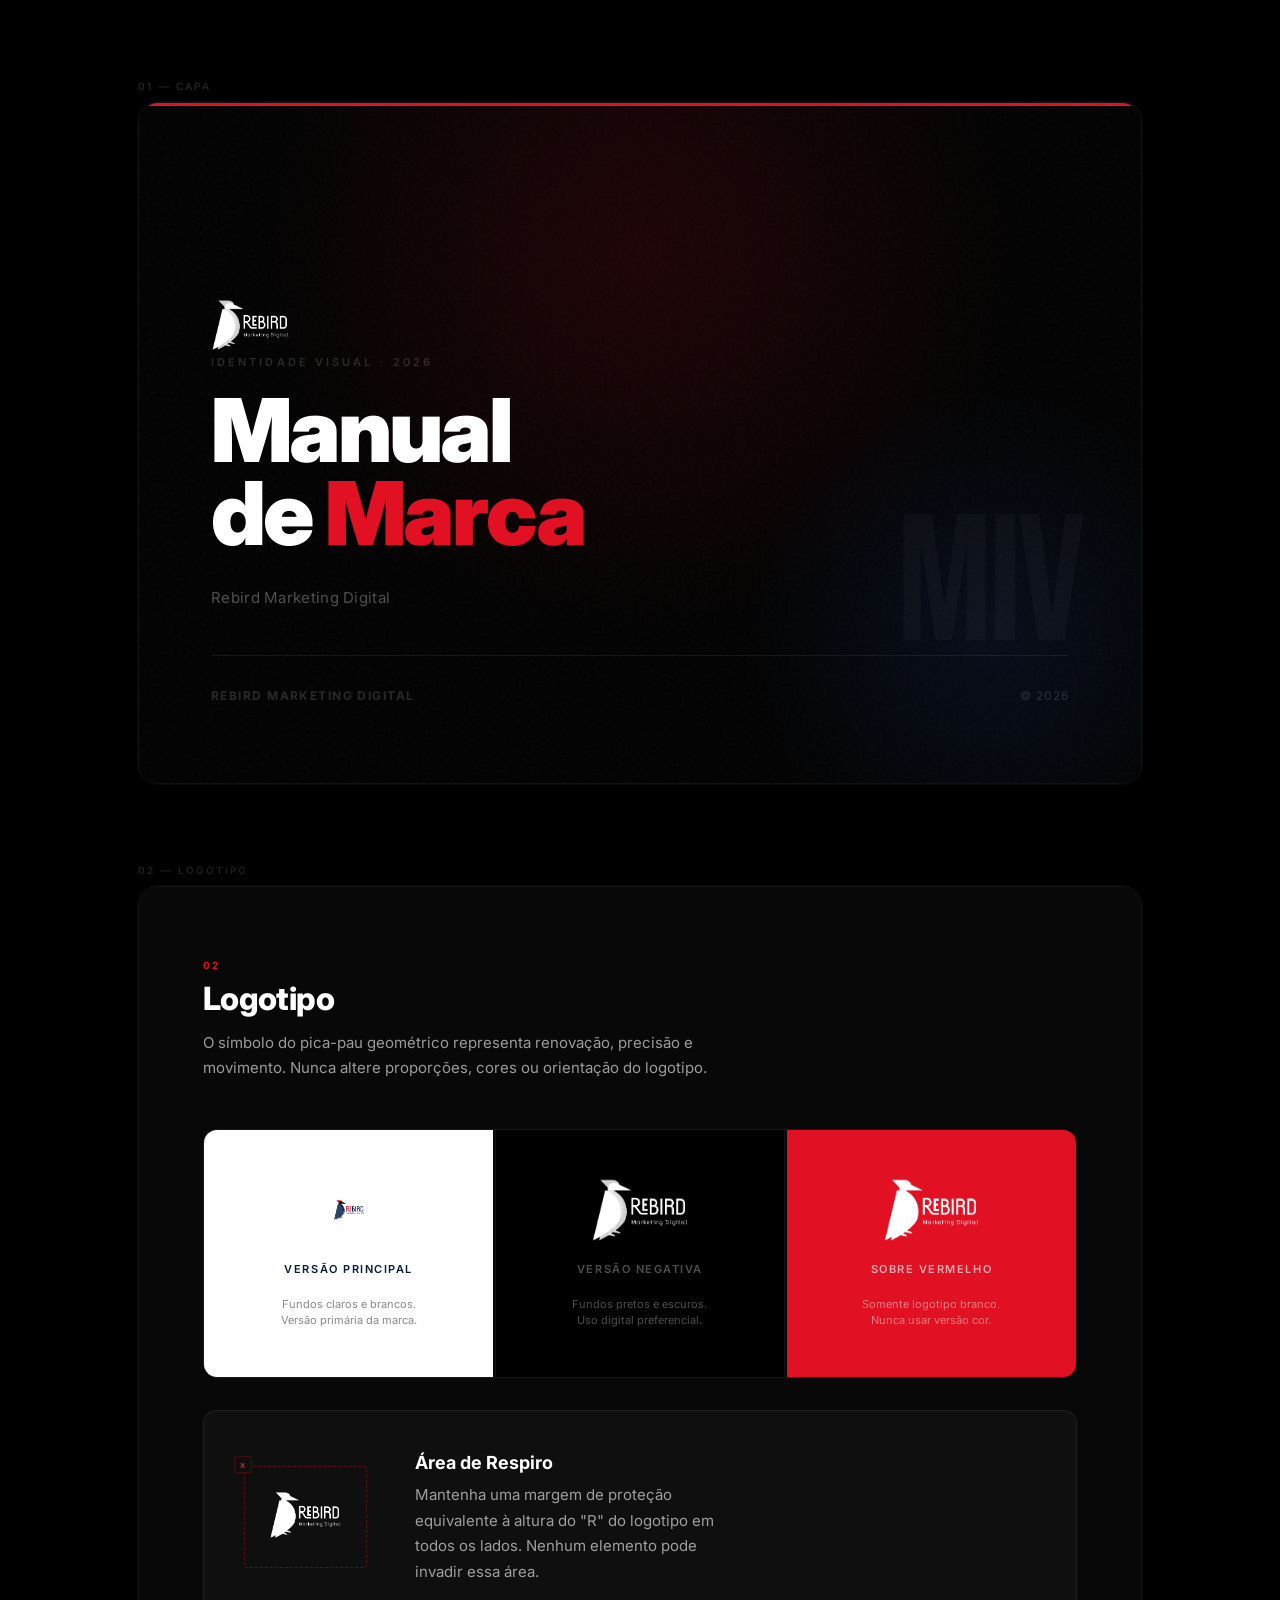
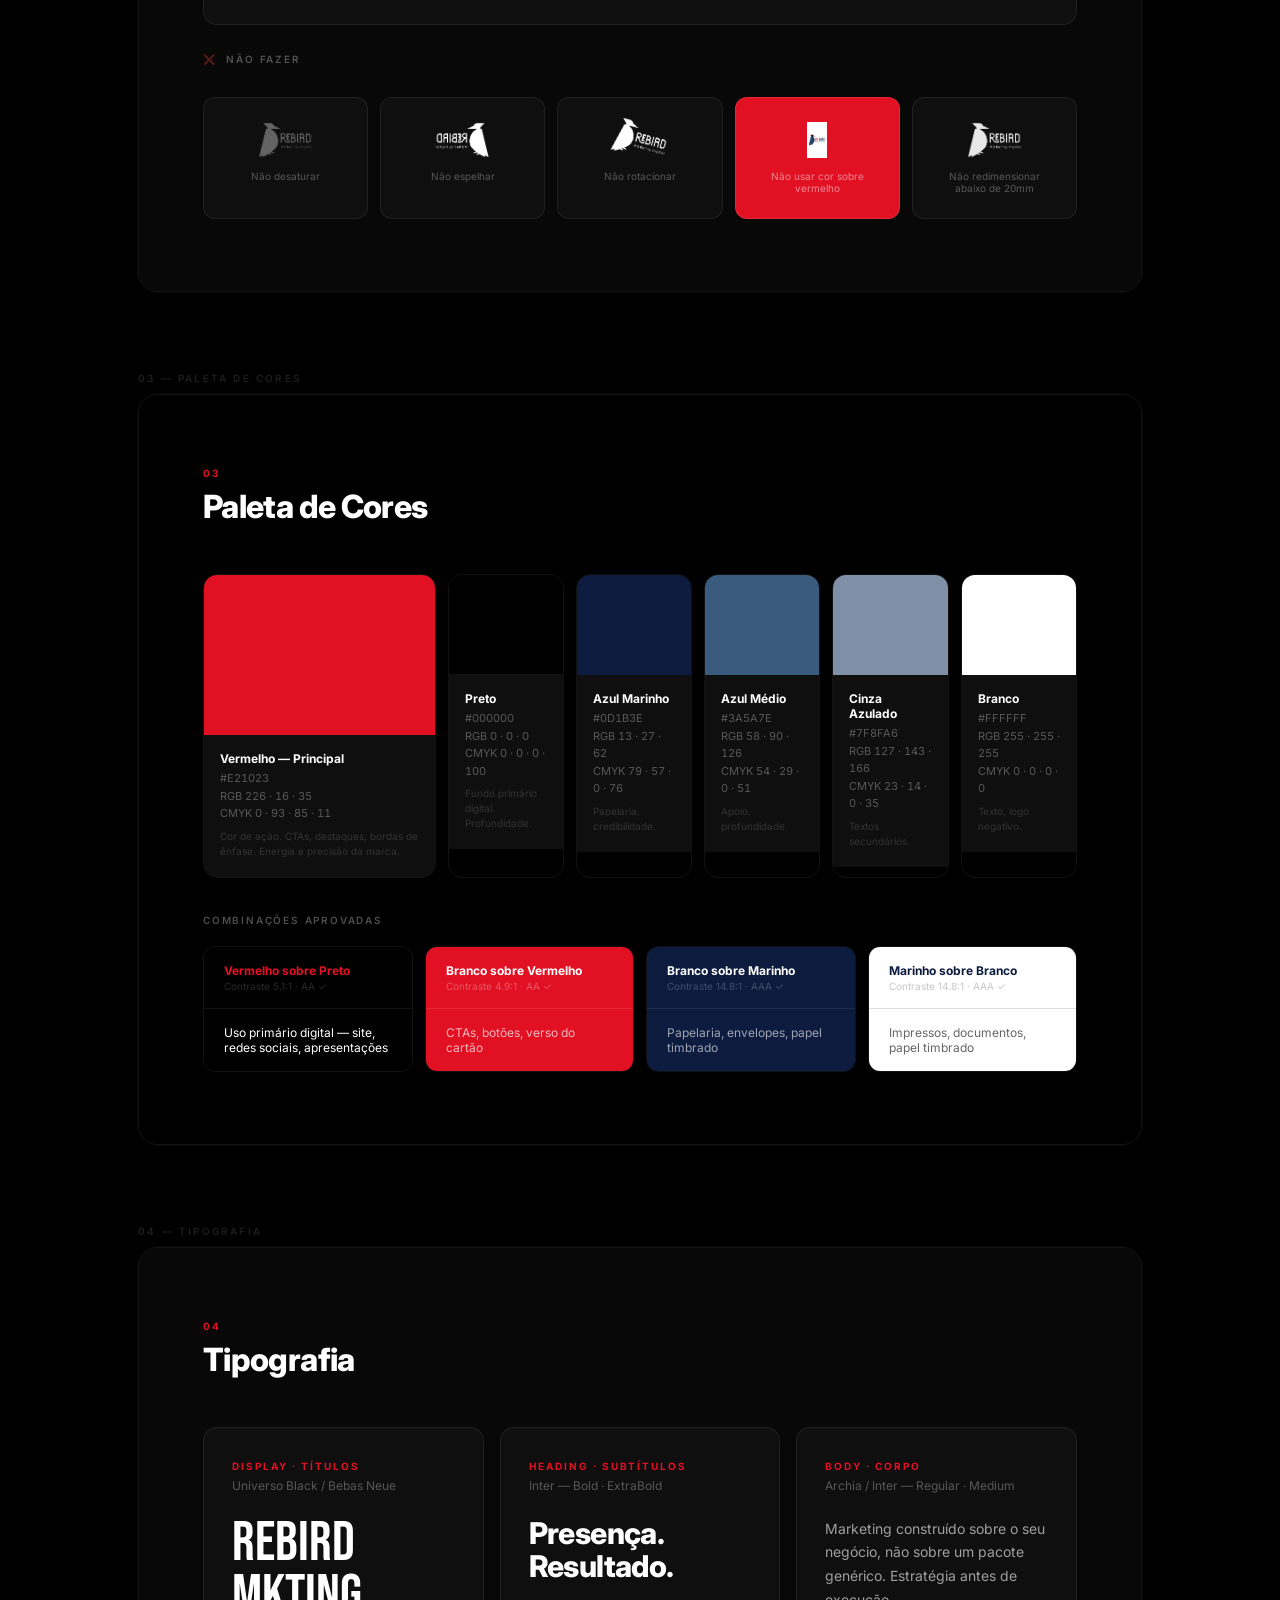
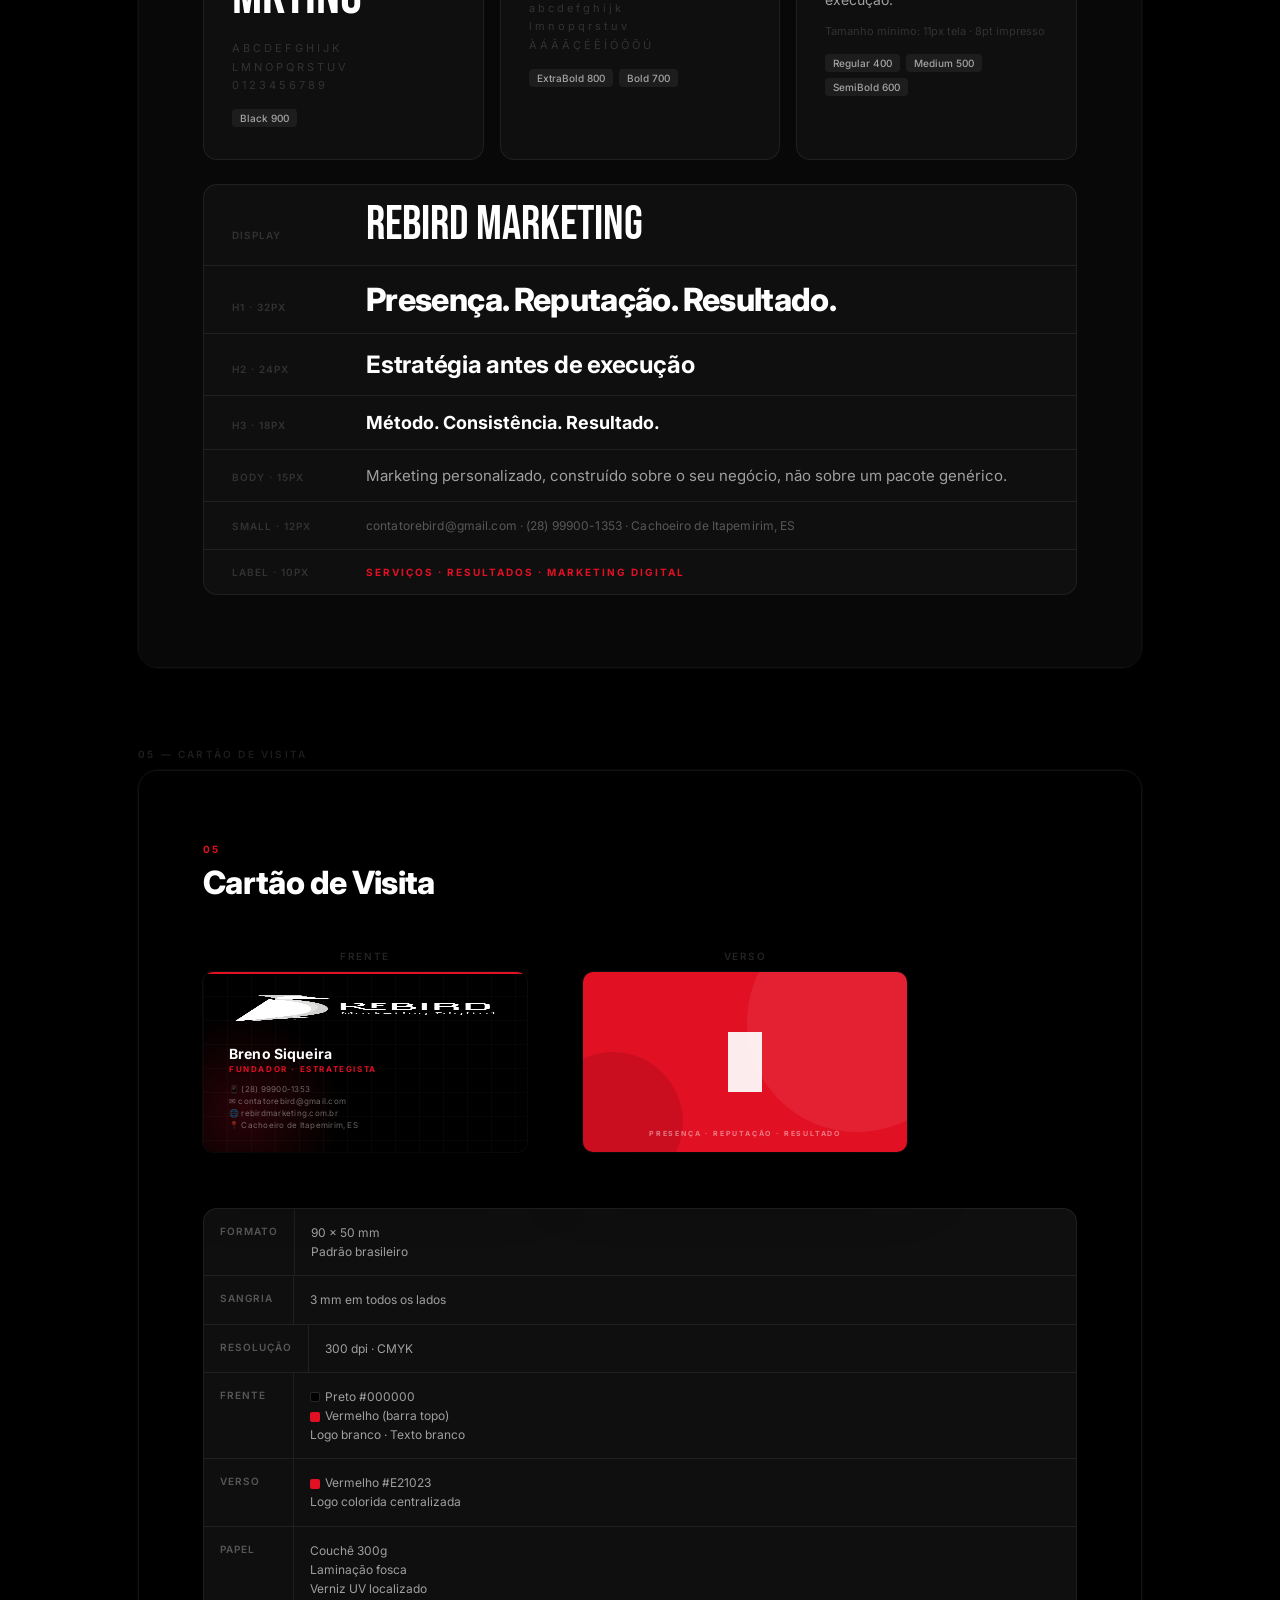
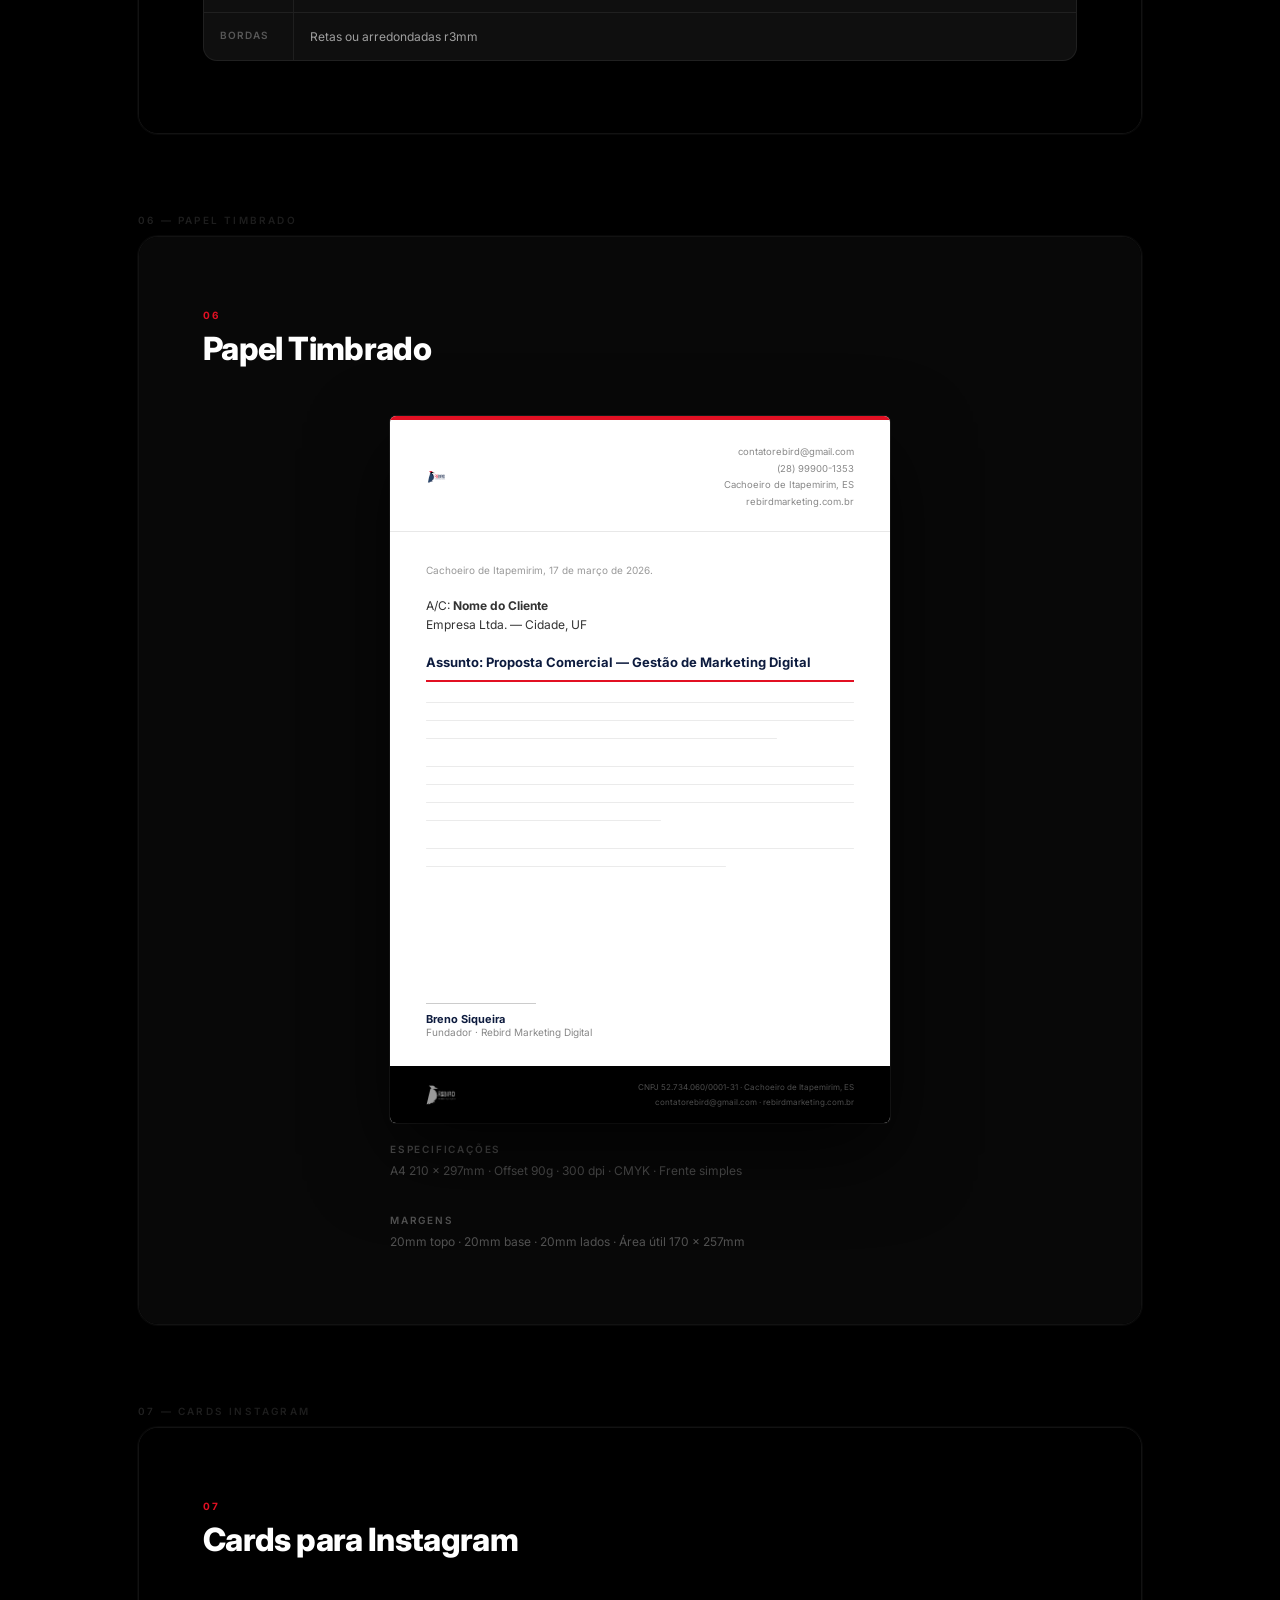
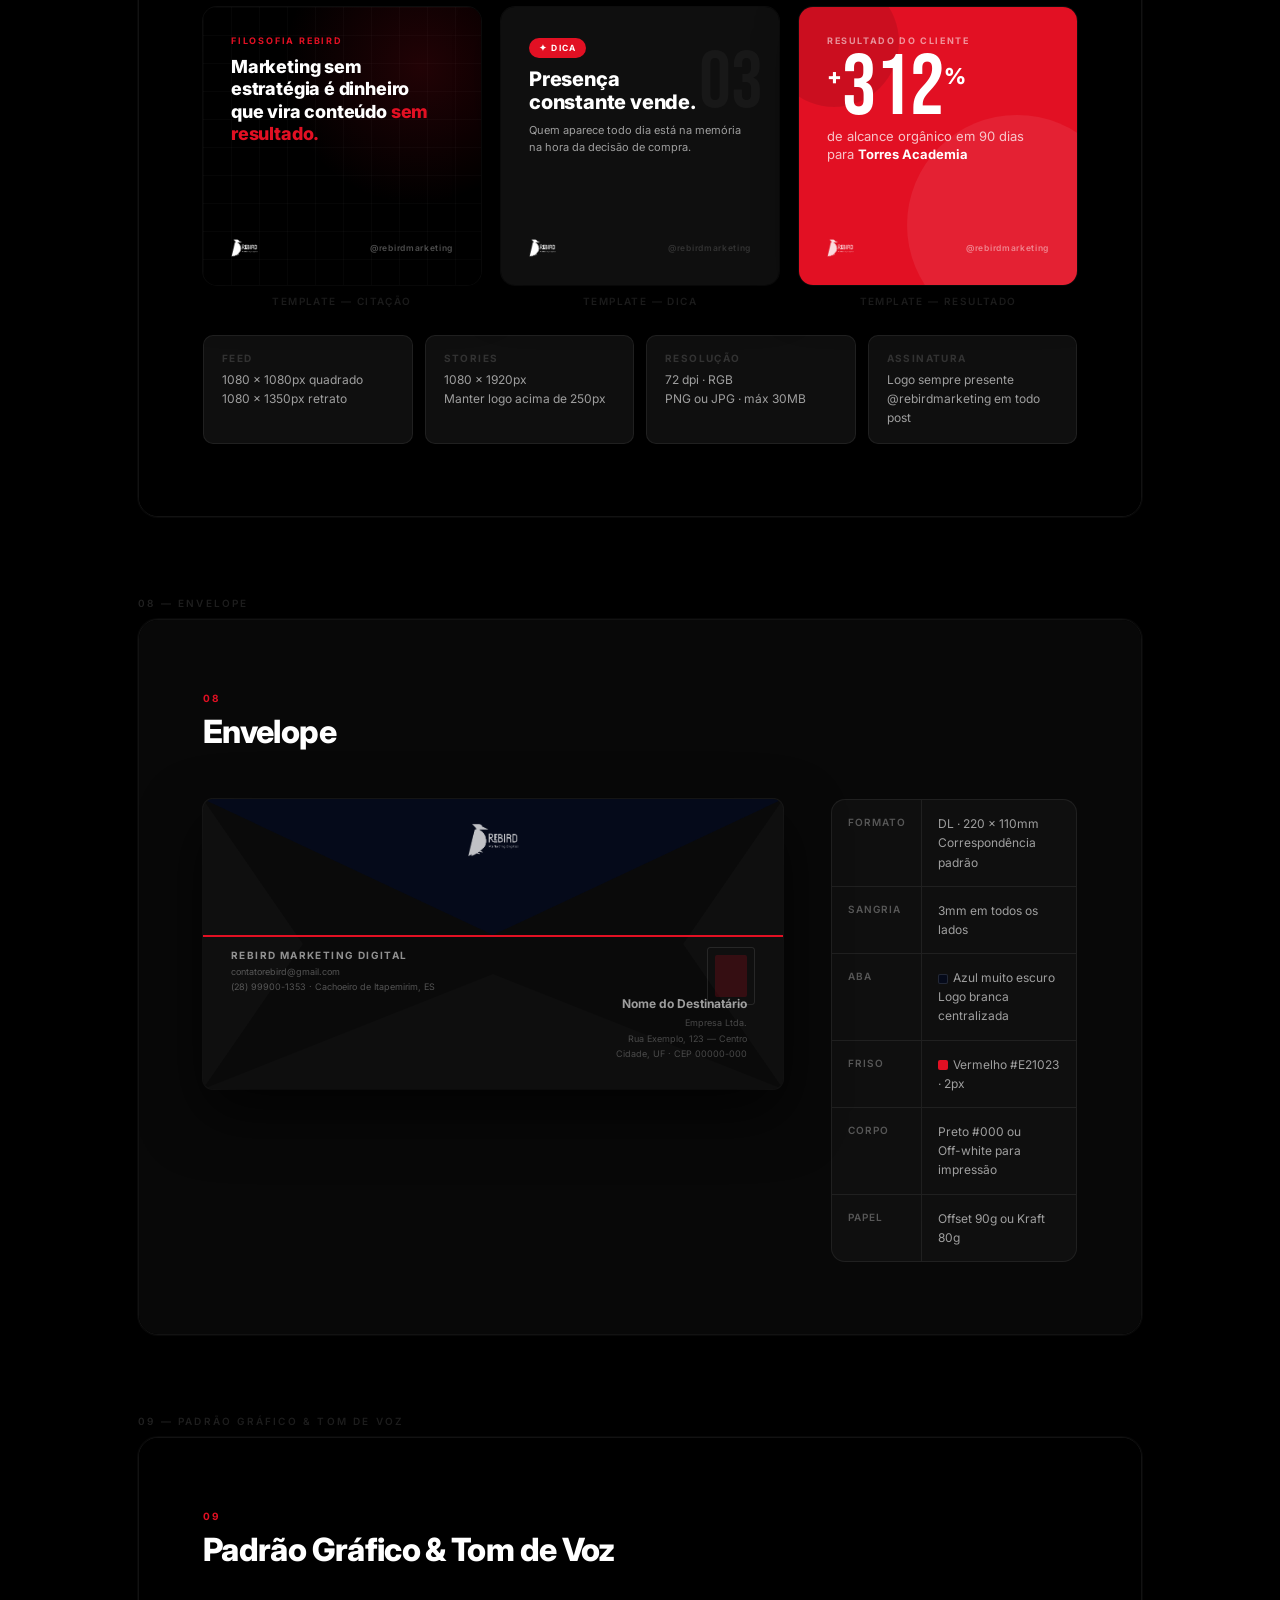
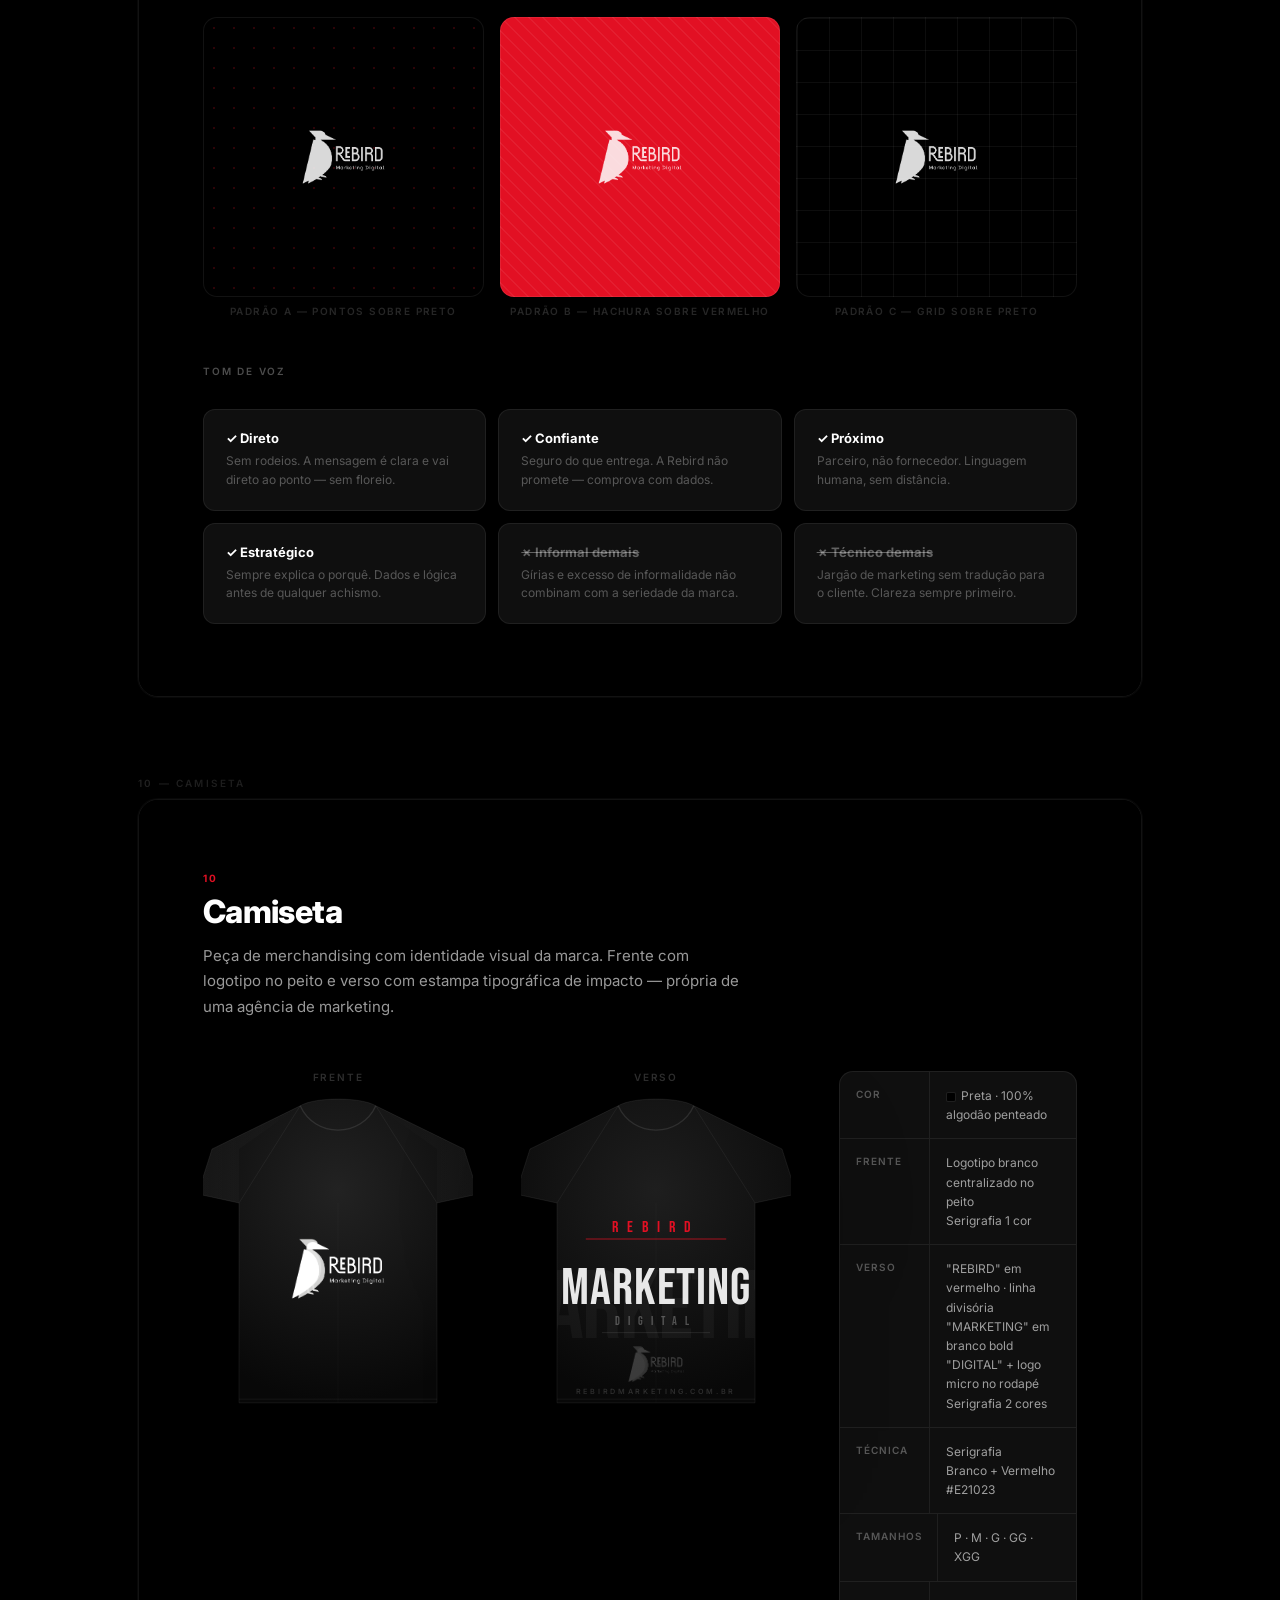
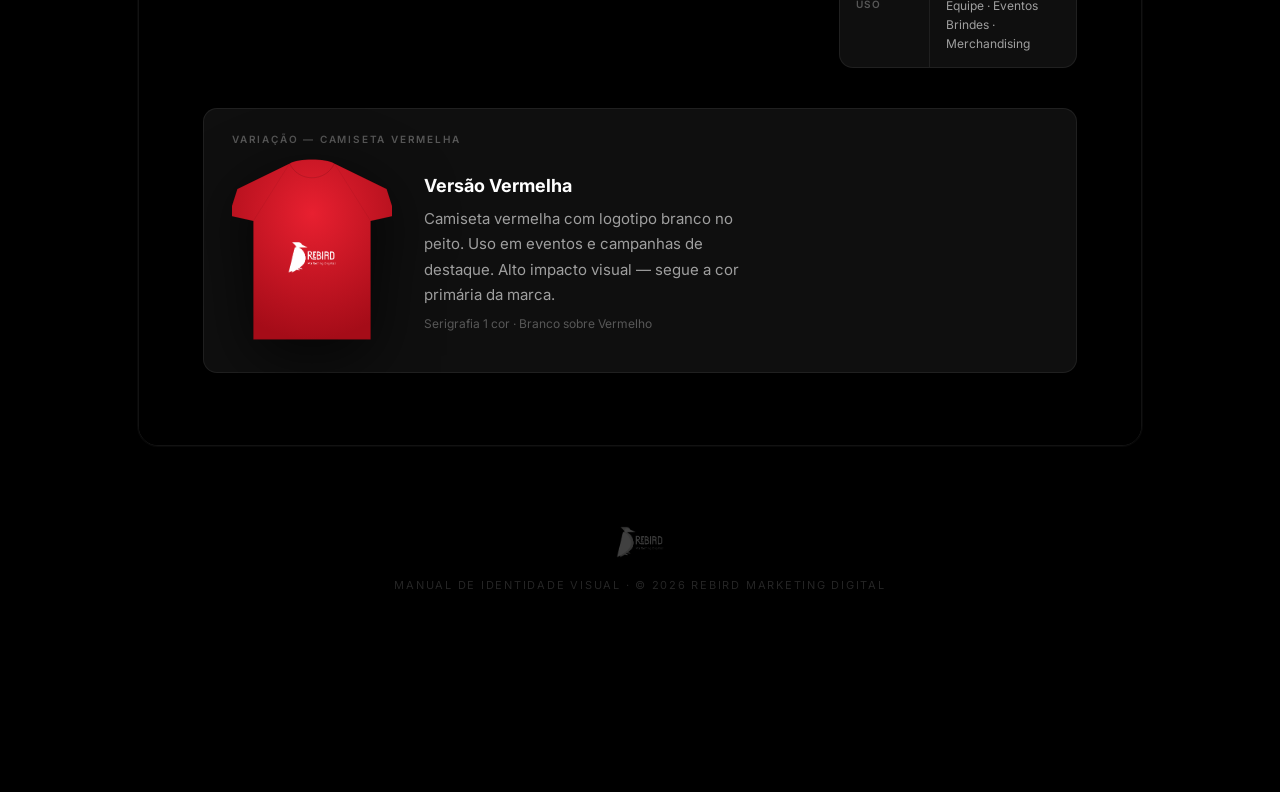
==== brand-identity.html @ 378f2df0 "Initial commit: site institucional Rebird Marketing Digital Co-Authored-By: Claude Sonnet 4.6 <norep" ====
<!DOCTYPE html>
<html lang="pt-BR">
<head>
<meta charset="UTF-8">
<meta name="viewport" content="width=device-width, initial-scale=1.0">
<title>Rebird — Manual de Identidade Visual</title>
<link rel="preconnect" href="https://fonts.googleapis.com">
<link rel="preconnect" href="https://fonts.gstatic.com" crossorigin>
<link href="https://fonts.googleapis.com/css2?family=Inter:ital,wght@0,300;0,400;0,500;0,600;0,700;0,800;0,900;1,300;1,400&family=Bebas+Neue&display=swap" rel="stylesheet">
<style>

/* ── TOKENS ──────────────────────────────────────── */
:root {
  --red:    #e21023;
  --red-d:  #a50c18;
  --navy:   #0d1b3e;
  --blue:   #3a5a7e;
  --slate:  #7f8fa6;
  --bg:     #000000;
  --bg-1:   #080808;
  --bg-2:   #0f0f0f;
  --bg-3:   #141414;
  --line:   rgba(255,255,255,0.07);
  --line-r: rgba(226,16,35,0.25);
  --t-hi:   #ffffff;
  --t-md:   rgba(255,255,255,0.60);
  --t-lo:   rgba(255,255,255,0.30);
  --t-dim:  rgba(255,255,255,0.15);
}

/* ── RESET ───────────────────────────────────────── */
*, *::before, *::after { box-sizing: border-box; margin: 0; padding: 0; }
html { font-size: 16px; scroll-behavior: smooth; }
body {
  font-family: 'Inter', sans-serif;
  background: var(--bg);
  color: var(--t-hi);
  overflow-x: hidden;
  -webkit-font-smoothing: antialiased;
}

/* ── LAYOUT ──────────────────────────────────────── */
.wrap { max-width: 1100px; margin: 0 auto; padding: 80px 48px 120px; }

.slide {
  border-radius: 20px;
  overflow: hidden;
  margin-bottom: 80px;
  border: 1px solid var(--line);
  box-shadow: 0 0 0 1px rgba(255,255,255,0.03), 0 40px 100px rgba(0,0,0,0.80);
  position: relative;
}

.slide-tag {
  font-size: 10px;
  font-weight: 600;
  letter-spacing: 0.22em;
  text-transform: uppercase;
  color: var(--t-dim);
  margin-bottom: 10px;
}

/* inner padding */
.pad { padding: 72px 64px; }
.pad-sm { padding: 48px 64px; }

/* ── ATOMS ───────────────────────────────────────── */
.eyebrow {
  font-size: 10px;
  font-weight: 700;
  letter-spacing: 0.22em;
  text-transform: uppercase;
  color: var(--red);
  margin-bottom: 10px;
}
.label {
  font-size: 10px;
  font-weight: 600;
  letter-spacing: 0.18em;
  text-transform: uppercase;
  color: var(--t-lo);
}
.h1 { font-size: clamp(2.4rem, 5vw, 4rem); font-weight: 800; line-height: 1.08; letter-spacing: -0.02em; }
.h2 { font-size: 2rem; font-weight: 800; line-height: 1.15; letter-spacing: -0.02em; }
.h3 { font-size: 1.125rem; font-weight: 700; line-height: 1.3; }
.body { font-size: 0.9375rem; line-height: 1.70; color: var(--t-md); }
.small { font-size: 0.75rem; color: var(--t-lo); }

.red { color: var(--red); }
.divider { height: 1px; background: var(--line); }
.divider-r { height: 1px; background: var(--line-r); }

/* grid texture */
.grid-tex {
  background-image:
    linear-gradient(var(--line) 1px, transparent 1px),
    linear-gradient(90deg, var(--line) 1px, transparent 1px);
  background-size: 48px 48px;
}

/* noise overlay */
.noise::after {
  content: '';
  position: absolute; inset: 0;
  background-image: url("data:image/svg+xml,%3Csvg viewBox='0 0 256 256' xmlns='http://www.w3.org/2000/svg'%3E%3Cfilter id='n'%3E%3CfeTurbulence type='fractalNoise' baseFrequency='0.9' numOctaves='4' stitchTiles='stitch'/%3E%3C/filter%3E%3Crect width='100%25' height='100%25' filter='url(%23n)' opacity='0.04'/%3E%3C/svg%3E");
  pointer-events: none;
  border-radius: inherit;
}

/* ─────────────────────────────────────────────────
   01 · CAPA
───────────────────────────────────────────────── */
.cover {
  min-height: 680px;
  background: var(--bg);
  display: flex;
  flex-direction: column;
  justify-content: flex-end;
  padding: 0;
  position: relative;
  overflow: hidden;
}
.cover-glow {
  position: absolute;
  width: 900px; height: 900px;
  border-radius: 50%;
  background: radial-gradient(circle, rgba(226,16,35,0.13) 0%, transparent 60%);
  top: -300px; left: 50%;
  transform: translateX(-50%);
  pointer-events: none;
}
.cover-glow-2 {
  position: absolute;
  width: 500px; height: 500px;
  border-radius: 50%;
  background: radial-gradient(circle, rgba(13,27,62,0.40) 0%, transparent 70%);
  bottom: -100px; right: -100px;
  pointer-events: none;
}
.cover-inner {
  position: relative;
  z-index: 2;
  padding: 80px 72px;
  display: flex;
  flex-direction: column;
  height: 100%;
  justify-content: space-between;
}
.cover-logo-wrap { margin-bottom: auto; padding-top: 20px; }
.cover-logo { height: 52px; width: auto; }
.cover-body { }
.cover-num {
  font-family: 'Bebas Neue', sans-serif;
  font-size: 180px;
  line-height: 0.85;
  color: rgba(255,255,255,0.03);
  letter-spacing: -0.03em;
  position: absolute;
  right: 60px; bottom: 120px;
  pointer-events: none;
  user-select: none;
}
.cover-pre {
  font-size: 11px;
  font-weight: 600;
  letter-spacing: 0.28em;
  text-transform: uppercase;
  color: var(--t-dim);
  margin-bottom: 20px;
}
.cover-title {
  font-size: clamp(3rem, 7vw, 5.5rem);
  font-weight: 900;
  line-height: 0.95;
  letter-spacing: -0.03em;
  color: #fff;
  margin-bottom: 32px;
}
.cover-title .accent { color: var(--red); }
.cover-sub {
  font-size: 15px;
  color: var(--t-lo);
  letter-spacing: 0.02em;
  margin-bottom: 48px;
}
.cover-footer {
  display: flex;
  align-items: center;
  justify-content: space-between;
  padding-top: 32px;
  border-top: 1px solid var(--line);
}
.cover-footer-brand {
  font-size: 12px;
  font-weight: 700;
  letter-spacing: 0.12em;
  text-transform: uppercase;
  color: var(--t-dim);
}
.cover-footer-year {
  font-size: 12px;
  color: var(--t-dim);
  letter-spacing: 0.08em;
}

/* red bar top */
.red-bar { height: 3px; background: var(--red); position: absolute; top: 0; left: 0; right: 0; z-index: 10; }

/* ─────────────────────────────────────────────────
   02 · LOGOTIPO
───────────────────────────────────────────────── */
.logo-grid {
  display: grid;
  grid-template-columns: repeat(3, 1fr);
  gap: 2px;
  margin-top: 48px;
  border-radius: 14px;
  overflow: hidden;
  border: 1px solid var(--line);
}
.logo-cell {
  padding: 48px 36px;
  display: flex;
  flex-direction: column;
  align-items: center;
  justify-content: center;
  gap: 20px;
  min-height: 200px;
}
.logo-cell img { height: 64px; width: auto; object-fit: contain; }
.logo-cell-name {
  font-size: 11px;
  font-weight: 600;
  letter-spacing: 0.14em;
  text-transform: uppercase;
}
.logo-cell-hint { font-size: 11px; color: var(--t-lo); text-align: center; line-height: 1.5; }

.logo-dont-row {
  display: flex;
  gap: 12px;
  flex-wrap: wrap;
  margin-top: 32px;
}
.logo-dont-cell {
  background: var(--bg-2);
  border: 1px solid var(--line);
  border-radius: 12px;
  padding: 24px 28px;
  display: flex;
  flex-direction: column;
  align-items: center;
  gap: 12px;
  flex: 1;
  min-width: 130px;
}
.logo-dont-cell img { height: 36px; width: auto; }
.logo-dont-label { font-size: 10px; color: var(--t-lo); text-align: center; }

.clearspace-box {
  margin-top: 32px;
  padding: 40px;
  background: var(--bg-2);
  border: 1px solid var(--line);
  border-radius: 14px;
  display: flex;
  align-items: center;
  gap: 48px;
  flex-wrap: wrap;
}
.cs-frame {
  border: 1px dashed rgba(226,16,35,0.40);
  padding: 24px;
  border-radius: 4px;
  position: relative;
  flex-shrink: 0;
}
.cs-frame img { height: 48px; width: auto; }
.cs-x {
  position: absolute;
  top: -11px; left: -11px;
  font-size: 9px; font-weight: 700;
  color: var(--red);
  background: var(--bg-2);
  padding: 2px 5px;
  letter-spacing: 0.08em;
  border: 1px solid var(--line-r);
  border-radius: 3px;
}

/* ─────────────────────────────────────────────────
   03 · PALETA
───────────────────────────────────────────────── */
.palette-grid {
  display: grid;
  grid-template-columns: 2fr 1fr 1fr 1fr 1fr 1fr;
  gap: 12px;
  margin-top: 48px;
}
.swatch {
  border-radius: 14px;
  overflow: hidden;
  border: 1px solid var(--line);
}
.swatch-color { width: 100%; }
.swatch-info { padding: 16px 16px 18px; background: var(--bg-2); }
.sw-name { font-size: 12px; font-weight: 700; color: var(--t-hi); margin-bottom: 4px; }
.sw-hex { font-size: 11px; color: var(--t-lo); line-height: 1.6; font-variant-numeric: tabular-nums; font-family: 'Inter', monospace; }
.sw-role { font-size: 10px; color: var(--t-dim); margin-top: 6px; line-height: 1.5; }

.combo-row {
  display: flex; gap: 12px; margin-top: 20px; flex-wrap: wrap;
}
.combo {
  flex: 1; min-width: 180px;
  border-radius: 12px; overflow: hidden;
  border: 1px solid var(--line);
}
.combo-top, .combo-bot { padding: 16px 20px; }
.combo-label { font-size: 12px; font-weight: 700; }
.combo-ratio { font-size: 10px; margin-top: 2px; opacity: 0.55; }

/* ─────────────────────────────────────────────────
   04 · TIPOGRAFIA
───────────────────────────────────────────────── */
.font-cards {
  display: grid;
  grid-template-columns: repeat(3, 1fr);
  gap: 16px;
  margin-top: 48px;
}
.font-card {
  background: var(--bg-2);
  border: 1px solid var(--line);
  border-radius: 14px;
  padding: 32px 28px;
}
.fc-role { font-size: 10px; font-weight: 700; letter-spacing: 0.20em; text-transform: uppercase; color: var(--red); margin-bottom: 6px; }
.fc-family { font-size: 12px; color: var(--t-lo); margin-bottom: 24px; }
.fc-display { font-family: 'Bebas Neue', sans-serif; font-size: 56px; line-height: 0.95; color: #fff; margin-bottom: 16px; }
.fc-bold { font-family: 'Inter', sans-serif; font-weight: 800; font-size: 30px; line-height: 1.1; letter-spacing: -0.02em; color: #fff; margin-bottom: 16px; }
.fc-body-sample { font-family: 'Inter', sans-serif; font-weight: 400; font-size: 14px; line-height: 1.7; color: var(--t-md); }
.fc-chars { font-size: 11px; color: var(--t-dim); line-height: 1.7; margin-top: 14px; }
.fc-weights { display: flex; flex-wrap: wrap; gap: 6px; margin-top: 14px; }
.fc-w { font-size: 10px; padding: 3px 8px; border-radius: 4px; background: rgba(255,255,255,0.06); color: var(--t-md); font-weight: 500; }

.type-scale {
  margin-top: 24px;
  background: var(--bg-2);
  border: 1px solid var(--line);
  border-radius: 14px;
  overflow: hidden;
}
.ts-row {
  display: flex;
  align-items: baseline;
  gap: 24px;
  padding: 16px 28px;
  border-bottom: 1px solid var(--line);
}
.ts-row:last-child { border-bottom: none; }
.ts-meta { min-width: 110px; font-size: 10px; font-weight: 600; color: var(--t-dim); letter-spacing: 0.10em; text-transform: uppercase; }
.ts-d { font-family: 'Bebas Neue'; font-size: 48px; color: #fff; line-height: 1; }
.ts-h1 { font-size: 32px; font-weight: 800; color: #fff; line-height: 1.1; letter-spacing: -0.02em; }
.ts-h2 { font-size: 24px; font-weight: 700; color: #fff; letter-spacing: -0.01em; }
.ts-h3 { font-size: 18px; font-weight: 700; color: #fff; }
.ts-body { font-size: 15px; font-weight: 400; color: var(--t-md); }
.ts-sm { font-size: 12px; color: var(--t-lo); letter-spacing: 0.01em; }
.ts-label { font-size: 10px; font-weight: 700; color: var(--red); letter-spacing: 0.20em; text-transform: uppercase; }

/* ─────────────────────────────────────────────────
   05 · CARTÃO DE VISITA
───────────────────────────────────────────────── */
.bc-stage {
  display: flex;
  gap: 56px;
  align-items: flex-start;
  flex-wrap: wrap;
  margin-top: 48px;
}
.bc-wrap { display: flex; flex-direction: column; gap: 10px; align-items: center; }
.bc-tag { font-size: 10px; font-weight: 600; letter-spacing: 0.16em; text-transform: uppercase; color: var(--t-dim); }

/* 90×50mm → scale 3.6× → 324×180px */
.bc {
  width: 324px; height: 180px;
  border-radius: 10px;
  overflow: hidden;
  box-shadow: 0 24px 60px rgba(0,0,0,0.70), 0 0 0 1px rgba(255,255,255,0.06);
  flex-shrink: 0;
  position: relative;
}

/* FRENTE */
.bcf {
  width: 100%; height: 100%;
  background: #000;
  display: flex;
  flex-direction: column;
  justify-content: space-between;
  padding: 22px 26px 22px;
  position: relative;
  overflow: hidden;
}
/* subtle grid on card */
.bcf::before {
  content: '';
  position: absolute; inset: 0;
  background-image:
    linear-gradient(rgba(255,255,255,0.025) 1px, transparent 1px),
    linear-gradient(90deg, rgba(255,255,255,0.025) 1px, transparent 1px);
  background-size: 24px 24px;
  pointer-events: none;
}
/* red glow bottom-left */
.bcf::after {
  content: '';
  position: absolute; bottom: -60px; left: -60px;
  width: 200px; height: 200px;
  border-radius: 50%;
  background: radial-gradient(circle, rgba(226,16,35,0.18) 0%, transparent 70%);
  pointer-events: none;
}
/* accent bar */
.bc-bar {
  position: absolute; top: 0; left: 0; right: 0;
  height: 2px;
  background: var(--red);
}
.bcf-logo { height: 28px; width: auto; position: relative; z-index: 1; }
.bcf-body { position: relative; z-index: 1; }
.bcf-name { font-size: 14px; font-weight: 700; color: #fff; letter-spacing: 0.01em; margin-bottom: 2px; }
.bcf-role {
  font-size: 8px; font-weight: 700;
  letter-spacing: 0.20em; text-transform: uppercase;
  color: var(--red); margin-bottom: 10px;
}
.bcf-info { display: flex; flex-direction: column; gap: 2px; }
.bcf-line { font-size: 8px; color: rgba(255,255,255,0.40); letter-spacing: 0.03em; }

/* VERSO */
.bcv {
  width: 100%; height: 100%;
  background: var(--red);
  display: flex;
  align-items: center;
  justify-content: center;
  position: relative;
  overflow: hidden;
}
.bcv::before {
  content: '';
  position: absolute;
  top: -60px; right: -60px;
  width: 220px; height: 220px;
  border-radius: 50%;
  background: rgba(255,255,255,0.07);
  pointer-events: none;
}
.bcv::after {
  content: '';
  position: absolute;
  bottom: -40px; left: -40px;
  width: 140px; height: 140px;
  border-radius: 50%;
  background: rgba(0,0,0,0.10);
  pointer-events: none;
}
.bcv-logo {
  height: 60px; width: auto;
  filter: brightness(0) invert(1);
  opacity: 0.92;
  position: relative; z-index: 1;
}
.bcv-tagline {
  position: absolute; bottom: 14px;
  left: 0; right: 0; text-align: center;
  font-size: 7px; font-weight: 700;
  letter-spacing: 0.26em; text-transform: uppercase;
  color: rgba(255,255,255,0.45);
  z-index: 1;
}

.bc-specs {
  flex: 1; min-width: 220px;
  display: flex; flex-direction: column; gap: 0;
  background: var(--bg-2);
  border: 1px solid var(--line);
  border-radius: 14px;
  overflow: hidden;
}
.bc-spec-row {
  display: flex;
  gap: 0;
  border-bottom: 1px solid var(--line);
}
.bc-spec-row:last-child { border-bottom: none; }
.bc-spec-key {
  font-size: 10px; font-weight: 600;
  letter-spacing: 0.10em; text-transform: uppercase;
  color: var(--t-lo);
  padding: 14px 16px;
  min-width: 90px;
  border-right: 1px solid var(--line);
  display: flex; align-items: flex-start; padding-top: 16px;
}
.bc-spec-val {
  font-size: 12px; color: var(--t-md);
  padding: 14px 16px;
  line-height: 1.6;
}
.sw-dot { width: 10px; height: 10px; border-radius: 2px; display: inline-block; vertical-align: middle; margin-right: 5px; }

/* ─────────────────────────────────────────────────
   06 · PAPEL TIMBRADO
───────────────────────────────────────────────── */
/* A4 at 500px wide → height = 707px */
.paper {
  width: 500px;
  height: 707px;
  background: #fff;
  border-radius: 6px;
  overflow: hidden;
  box-shadow: 0 32px 80px rgba(0,0,0,0.70), 0 0 0 1px rgba(255,255,255,0.08);
  display: flex;
  flex-direction: column;
  position: relative;
  margin: 48px auto 0;
}
.paper-top { height: 4px; background: var(--red); flex-shrink: 0; }
.paper-header {
  padding: 24px 36px 20px;
  display: flex;
  align-items: center;
  justify-content: space-between;
  border-bottom: 1px solid #e8e8e8;
  flex-shrink: 0;
}
.paper-hlogo { height: 38px; width: auto; }
.paper-hinfo { text-align: right; }
.paper-hline { font-size: 9.5px; color: #888; line-height: 1.75; }
.paper-body {
  flex: 1; padding: 32px 36px 28px;
  display: flex; flex-direction: column;
}
.paper-date { font-size: 10px; color: #999; margin-bottom: 20px; }
.paper-to { font-size: 12px; color: #333; line-height: 1.6; margin-bottom: 20px; }
.paper-subject {
  font-size: 13px; font-weight: 700;
  color: #0d1b3e;
  padding-bottom: 10px;
  border-bottom: 2px solid var(--red);
  margin-bottom: 20px;
}
.paper-line { height: 1px; background: #ebebeb; margin-bottom: 9px; border-radius: 1px; }
.paper-para { margin-bottom: 18px; display: flex; flex-direction: column; gap: 8px; }
.paper-sig { margin-top: auto; padding-top: 24px; }
.paper-sig-line { width: 110px; height: 1px; background: #ccc; margin-bottom: 8px; }
.paper-sig-name { font-size: 11px; font-weight: 700; color: #0d1b3e; }
.paper-sig-role { font-size: 10px; color: #888; }
.paper-footer {
  background: #000;
  padding: 14px 36px;
  display: flex;
  align-items: center;
  justify-content: space-between;
  flex-shrink: 0;
}
.paper-flogo { height: 20px; width: auto; filter: brightness(0) invert(1); opacity: 0.60; }
.paper-finfo { font-size: 8px; color: rgba(255,255,255,0.30); text-align: right; line-height: 1.8; }

/* ─────────────────────────────────────────────────
   07 · INSTAGRAM
───────────────────────────────────────────────── */
.ig-grid {
  display: grid;
  grid-template-columns: repeat(3, 1fr);
  gap: 20px;
  margin-top: 48px;
}
/* 1:1 at 280px */
.igc {
  width: 100%; aspect-ratio: 1;
  border-radius: 14px;
  overflow: hidden;
  box-shadow: 0 16px 40px rgba(0,0,0,0.60), 0 0 0 1px rgba(255,255,255,0.06);
  position: relative;
}

/* T1: Quote dark */
.ig-quote {
  background: #000;
  width: 100%; height: 100%;
  padding: 28px;
  display: flex;
  flex-direction: column;
  justify-content: space-between;
  position: relative;
  overflow: hidden;
}
.ig-quote::before {
  content: '';
  position: absolute; inset: 0;
  background-image: linear-gradient(rgba(255,255,255,0.025) 1px, transparent 1px),
                    linear-gradient(90deg, rgba(255,255,255,0.025) 1px, transparent 1px);
  background-size: 28px 28px;
  pointer-events: none;
}
.ig-quote::after {
  content: '';
  position: absolute;
  top: -80px; right: -80px;
  width: 280px; height: 280px;
  border-radius: 50%;
  background: radial-gradient(circle, rgba(226,16,35,0.15) 0%, transparent 70%);
  pointer-events: none;
}
.iq-tag {
  font-size: 9px; font-weight: 700; letter-spacing: 0.20em; text-transform: uppercase;
  color: var(--red); position: relative; z-index: 1; margin-bottom: 10px;
}
.iq-text {
  font-size: 18px; font-weight: 800; line-height: 1.25;
  letter-spacing: -0.01em; color: #fff;
  position: relative; z-index: 1; max-width: 200px;
}
.iq-text .hl { color: var(--red); }
.iq-bot {
  display: flex; align-items: center; justify-content: space-between;
  position: relative; z-index: 1;
}
.iq-logo { height: 18px; width: auto; filter: brightness(0) invert(1); }
.iq-handle { font-size: 8.5px; font-weight: 600; color: rgba(255,255,255,0.30); letter-spacing: 0.08em; }

/* T2: Tip */
.ig-tip {
  background: var(--bg-2);
  width: 100%; height: 100%;
  padding: 28px;
  display: flex; flex-direction: column; justify-content: space-between;
  position: relative; overflow: hidden;
}
.it-badge {
  display: inline-flex; align-items: center; gap: 5px;
  background: var(--red); color: #fff;
  font-size: 8.5px; font-weight: 700; letter-spacing: 0.14em; text-transform: uppercase;
  padding: 5px 10px; border-radius: 20px; width: fit-content;
}
.it-num {
  font-family: 'Bebas Neue', sans-serif;
  font-size: 80px; line-height: 1;
  color: rgba(255,255,255,0.04);
  position: absolute; right: 16px; top: 36px;
  user-select: none;
}
.it-title {
  font-size: 20px; font-weight: 800;
  line-height: 1.15; letter-spacing: -0.01em;
  color: #fff; position: relative; z-index: 1; margin-top: 10px; margin-bottom: 8px;
}
.it-body { font-size: 11px; color: var(--t-md); line-height: 1.55; position: relative; z-index: 1; }
.it-bot {
  display: flex; align-items: center; justify-content: space-between;
}
.it-logo { height: 18px; width: auto; filter: brightness(0) invert(1); }
.it-handle { font-size: 8.5px; font-weight: 600; color: var(--t-dim); letter-spacing: 0.08em; }

/* T3: Result red */
.ig-result {
  background: var(--red);
  width: 100%; height: 100%;
  padding: 28px;
  display: flex; flex-direction: column; justify-content: space-between;
  position: relative; overflow: hidden;
}
.ig-result::before {
  content: '';
  position: absolute; bottom: -50px; right: -50px;
  width: 220px; height: 220px;
  border-radius: 50%;
  background: rgba(255,255,255,0.07);
  pointer-events: none;
}
.ig-result::after {
  content: '';
  position: absolute; top: -30px; left: -30px;
  width: 130px; height: 130px;
  border-radius: 50%;
  background: rgba(0,0,0,0.10);
  pointer-events: none;
}
.ir-eye { font-size: 9px; font-weight: 700; letter-spacing: 0.18em; text-transform: uppercase; color: rgba(255,255,255,0.55); margin-bottom: 4px; position: relative; z-index: 1; }
.ir-metric {
  font-family: 'Bebas Neue', sans-serif;
  font-size: 86px; line-height: 0.9; color: #fff;
  position: relative; z-index: 1;
}
.ir-metric .ir-sup { font-family: 'Inter'; font-size: 22px; font-weight: 800; vertical-align: super; }
.ir-desc { font-size: 13px; color: rgba(255,255,255,0.75); line-height: 1.4; position: relative; z-index: 1; }
.ir-bot { display: flex; align-items: center; justify-content: space-between; position: relative; z-index: 1; }
.ir-logo { height: 18px; width: auto; filter: brightness(0) invert(1); opacity: 0.85; }
.ir-handle { font-size: 8.5px; font-weight: 600; color: rgba(255,255,255,0.45); letter-spacing: 0.08em; }

.ig-label {
  font-size: 10px; font-weight: 600; letter-spacing: 0.14em; text-transform: uppercase;
  color: var(--t-dim); text-align: center; margin-top: 10px;
}

.ig-specs {
  margin-top: 28px;
  display: grid; grid-template-columns: repeat(4, 1fr); gap: 12px;
}
.ig-spec-cell {
  background: var(--bg-2); border: 1px solid var(--line);
  border-radius: 10px; padding: 16px 18px;
}
.ig-spec-k { font-size: 10px; font-weight: 700; letter-spacing: 0.14em; text-transform: uppercase; color: var(--t-dim); margin-bottom: 6px; }
.ig-spec-v { font-size: 12px; color: var(--t-md); line-height: 1.6; }

/* ─────────────────────────────────────────────────
   08 · ENVELOPE
───────────────────────────────────────────────── */
/* DL: 220×110mm → scale 2.5× → 550×275px */
.env {
  width: 100%; max-width: 580px;
  height: 290px;
  background: #0a0a0a;
  border-radius: 10px;
  overflow: hidden;
  box-shadow: 0 24px 60px rgba(0,0,0,0.70), 0 0 0 1px rgba(255,255,255,0.07);
  position: relative;
  flex-shrink: 0;
}
/* flap triangle (navy) */
.env-flap {
  position: absolute; top: 0; left: 0; right: 0;
  height: 0;
  border-left: 290px solid transparent;
  border-right: 290px solid transparent;
  border-top: 136px solid #050a1a;
  z-index: 2;
}
.env-flap-logo {
  position: absolute; top: 24px; left: 50%; transform: translateX(-50%);
  z-index: 3; height: 34px; width: auto;
  filter: brightness(0) invert(1); opacity: 0.75;
}
/* side folds */
.env-left { position: absolute; top: 0; left: 0; bottom: 0; border-top: 145px solid transparent; border-bottom: 145px solid transparent; border-left: 100px solid rgba(255,255,255,0.02); z-index: 1; }
.env-right { position: absolute; top: 0; right: 0; bottom: 0; border-top: 145px solid transparent; border-bottom: 145px solid transparent; border-right: 100px solid rgba(255,255,255,0.02); z-index: 1; }
.env-bot { position: absolute; bottom: 0; left: 0; right: 0; height: 0; border-left: 290px solid transparent; border-right: 290px solid transparent; border-bottom: 115px solid rgba(255,255,255,0.015); z-index: 1; }
/* red stripe */
.env-stripe { position: absolute; top: 136px; left: 0; right: 0; height: 2px; background: var(--red); z-index: 4; }
/* return addr */
.env-ret {
  position: absolute; top: 150px; left: 28px; z-index: 5;
}
.env-ret-brand { font-size: 10px; font-weight: 700; letter-spacing: 0.14em; text-transform: uppercase; color: rgba(255,255,255,0.55); margin-bottom: 3px; }
.env-ret-info { font-size: 9px; color: rgba(255,255,255,0.30); line-height: 1.7; }
/* stamp */
.env-stamp {
  position: absolute; top: 148px; right: 28px; z-index: 5;
  width: 48px; height: 58px;
  border: 1px solid rgba(255,255,255,0.10);
  border-radius: 3px;
  display: flex; align-items: center; justify-content: center;
}
.env-stamp-fill { width: 32px; height: 42px; background: var(--red); opacity: 0.18; border-radius: 2px; }
/* recipient */
.env-to {
  position: absolute; bottom: 28px; right: 36px; text-align: right; z-index: 5;
}
.env-to-name { font-size: 12px; font-weight: 700; color: rgba(255,255,255,0.60); margin-bottom: 4px; }
.env-to-addr { font-size: 9px; color: rgba(255,255,255,0.25); line-height: 1.7; }

.env-row {
  display: flex; gap: 48px; align-items: flex-start; flex-wrap: wrap; margin-top: 48px;
}
.env-specs {
  flex: 1; min-width: 220px;
  background: var(--bg-2); border: 1px solid var(--line);
  border-radius: 14px; overflow: hidden;
}

/* ─────────────────────────────────────────────────
   09 · PADRÃO GRÁFICO
───────────────────────────────────────────────── */
.pat-grid {
  display: grid; grid-template-columns: repeat(3, 1fr);
  gap: 16px; margin-top: 48px;
}
.pat-cell {
  border-radius: 14px; overflow: hidden; aspect-ratio: 1;
  display: flex; align-items: center; justify-content: center;
  border: 1px solid var(--line);
}
.pat-a {
  background: #000;
  background-image: radial-gradient(rgba(226,16,35,0.20) 1.5px, transparent 1.5px);
  background-size: 20px 20px;
}
.pat-b {
  background: var(--red);
  background-image: repeating-linear-gradient(
    45deg, rgba(255,255,255,0.06) 0, rgba(255,255,255,0.06) 1px,
    transparent 0, transparent 50%);
  background-size: 14px 14px;
}
.pat-c {
  background: #000;
  background-image: linear-gradient(rgba(255,255,255,0.05) 1px, transparent 1px),
                    linear-gradient(90deg, rgba(255,255,255,0.05) 1px, transparent 1px);
  background-size: 32px 32px;
}
.pat-cell img { height: 64px; width: auto; }

.voice-grid {
  display: grid; grid-template-columns: repeat(3, 1fr); gap: 12px; margin-top: 32px;
}
.voice-card {
  background: var(--bg-2); border: 1px solid var(--line);
  border-radius: 12px; padding: 20px 22px;
}
.voice-title { font-size: 13px; font-weight: 700; color: #fff; margin-bottom: 6px; }
.voice-title.no { color: rgba(255,255,255,0.35); text-decoration: line-through; }
.voice-body { font-size: 12px; color: var(--t-lo); line-height: 1.55; }

/* ─────────────────────────────────────────────────
   PRES FOOTER
───────────────────────────────────────────────── */
.pres-footer {
  text-align: center; padding: 0 0 80px;
}
.pres-footer img { height: 32px; width: auto; opacity: 0.25; margin-bottom: 16px; }
.pres-footer p { font-size: 11px; color: var(--t-dim); letter-spacing: 0.16em; text-transform: uppercase; }

/* ─────────────────────────────────────────────────
   RESPONSIVE
───────────────────────────────────────────────── */
@media (max-width: 860px) {
  .wrap { padding: 40px 20px 80px; }
  .pad { padding: 48px 32px; }
  .pad-sm { padding: 36px 32px; }
  .palette-grid { grid-template-columns: repeat(3, 1fr); }
  .font-cards { grid-template-columns: 1fr; }
  .logo-grid { grid-template-columns: 1fr; }
  .bc-stage { flex-direction: column; align-items: center; }
  .bc-specs { width: 100%; max-width: 324px; }
  .ig-grid { grid-template-columns: repeat(2, 1fr); }
  .ig-specs { grid-template-columns: repeat(2, 1fr); }
  .pat-grid { grid-template-columns: repeat(2, 1fr); }
  .voice-grid { grid-template-columns: 1fr; }
}
@media (max-width: 560px) {
  .ig-grid { grid-template-columns: 1fr; }
  .palette-grid { grid-template-columns: repeat(2, 1fr); }
  .logo-dont-row { flex-direction: column; }
  .combo-row { flex-direction: column; }
}
</style>
</head>
<body>
<div class="wrap">

<!-- ══════════════════════════════════════════════
     01 · CAPA
══════════════════════════════════════════════ -->
<p class="slide-tag">01 — Capa</p>
<div class="slide noise">
  <div class="cover grid-tex">
    <div class="red-bar"></div>
    <div class="cover-glow"></div>
    <div class="cover-glow-2"></div>
    <div class="cover-num">MIV</div>
    <div class="cover-inner">
      <div class="cover-logo-wrap">
        <img src="logos/rebird-logo.png" class="cover-logo" alt="Rebird">
      </div>
      <div class="cover-body">
        <p class="cover-pre">Identidade Visual · 2026</p>
        <h1 class="cover-title">Manual<br>de <span class="accent">Marca</span></h1>
        <p class="cover-sub">Rebird Marketing Digital</p>
        <div class="cover-footer">
          <span class="cover-footer-brand">Rebird Marketing Digital</span>
          <span class="cover-footer-year">© 2026</span>
        </div>
      </div>
    </div>
  </div>
</div>

<!-- ══════════════════════════════════════════════
     02 · LOGOTIPO
══════════════════════════════════════════════ -->
<p class="slide-tag">02 — Logotipo</p>
<div class="slide">
  <div class="pad" style="background:var(--bg-1);">
    <p class="eyebrow">02</p>
    <h2 class="h2">Logotipo</h2>
    <p class="body" style="max-width:540px;margin-top:12px;">O símbolo do pica-pau geométrico representa renovação, precisão e movimento. Nunca altere proporções, cores ou orientação do logotipo.</p>

    <div class="logo-grid">
      <!-- Principal -->
      <div class="logo-cell" style="background:#fff;">
        <img src="logos/rebird-logo-color.png" alt="Logo colorida">
        <span class="logo-cell-name" style="color:#0d1b3e;">Versão Principal</span>
        <span class="logo-cell-hint" style="color:#888;">Fundos claros e brancos.<br>Versão primária da marca.</span>
      </div>
      <!-- Negativa -->
      <div class="logo-cell" style="background:#000; border-left:1px solid var(--line); border-right:1px solid var(--line);">
        <img src="logos/rebird-logo.png" alt="Logo branca">
        <span class="logo-cell-name" style="color:var(--t-lo);">Versão Negativa</span>
        <span class="logo-cell-hint">Fundos pretos e escuros.<br>Uso digital preferencial.</span>
      </div>
      <!-- Sobre vermelho -->
      <div class="logo-cell" style="background:var(--red);">
        <img src="logos/rebird-logo.png" alt="Logo sobre vermelho" style="filter:brightness(0) invert(1);">
        <span class="logo-cell-name" style="color:rgba(255,255,255,0.65);">Sobre Vermelho</span>
        <span class="logo-cell-hint" style="color:rgba(255,255,255,0.45);">Somente logotipo branco.<br>Nunca usar versão cor.</span>
      </div>
    </div>

    <!-- Área de respiro -->
    <div class="clearspace-box">
      <div class="cs-frame">
        <span class="cs-x">x</span>
        <img src="logos/rebird-logo.png" alt="respiro" style="filter:brightness(0) invert(1);">
      </div>
      <div>
        <p class="h3" style="margin-bottom:8px;">Área de Respiro</p>
        <p class="body" style="max-width:320px;">Mantenha uma margem de proteção equivalente à altura do "R" do logotipo em todos os lados. Nenhum elemento pode invadir essa área.</p>
      </div>
    </div>

    <!-- Usos incorretos -->
    <div style="margin-top:28px;">
      <p class="label" style="margin-bottom:14px;">❌ &nbsp;Não fazer</p>
      <div class="logo-dont-row">
        <div class="logo-dont-cell">
          <img src="logos/rebird-logo.png" style="filter:grayscale(1) brightness(0) invert(1); opacity:0.35;">
          <span class="logo-dont-label">Não desaturar</span>
        </div>
        <div class="logo-dont-cell">
          <img src="logos/rebird-logo.png" style="filter:brightness(0) invert(1); transform:scaleX(-1);">
          <span class="logo-dont-label">Não espelhar</span>
        </div>
        <div class="logo-dont-cell">
          <img src="logos/rebird-logo.png" style="filter:brightness(0) invert(1); transform:rotate(15deg);">
          <span class="logo-dont-label">Não rotacionar</span>
        </div>
        <div class="logo-dont-cell" style="background:var(--red); border-color:rgba(255,255,255,0.10);">
          <img src="logos/rebird-logo-color.png">
          <span class="logo-dont-label" style="color:rgba(255,255,255,0.50);">Não usar cor sobre vermelho</span>
        </div>
        <div class="logo-dont-cell">
          <img src="logos/rebird-logo.png" style="filter:brightness(0) invert(1); opacity:0.9;" width="80" height="22">
          <span class="logo-dont-label">Não redimensionar<br>abaixo de 20mm</span>
        </div>
      </div>
    </div>
  </div>
</div>

<!-- ══════════════════════════════════════════════
     03 · PALETA DE CORES
══════════════════════════════════════════════ -->
<p class="slide-tag">03 — Paleta de Cores</p>
<div class="slide">
  <div class="pad" style="background:var(--bg);">
    <p class="eyebrow">03</p>
    <h2 class="h2">Paleta de Cores</h2>

    <div class="palette-grid">

      <div class="swatch">
        <div class="swatch-color" style="height:160px; background:var(--red);"></div>
        <div class="swatch-info">
          <p class="sw-name">Vermelho — Principal</p>
          <p class="sw-hex">#E21023</p>
          <p class="sw-hex">RGB 226 · 16 · 35</p>
          <p class="sw-hex">CMYK 0 · 93 · 85 · 11</p>
          <p class="sw-role">Cor de ação. CTAs, destaques, bordas de ênfase. Energia e precisão da marca.</p>
        </div>
      </div>

      <div class="swatch">
        <div class="swatch-color" style="height:100px; background:#000; border-bottom:1px solid var(--line);"></div>
        <div class="swatch-info">
          <p class="sw-name">Preto</p>
          <p class="sw-hex">#000000</p>
          <p class="sw-hex">RGB 0 · 0 · 0</p>
          <p class="sw-hex">CMYK 0 · 0 · 0 · 100</p>
          <p class="sw-role">Fundo primário digital. Profundidade.</p>
        </div>
      </div>

      <div class="swatch">
        <div class="swatch-color" style="height:100px; background:var(--navy);"></div>
        <div class="swatch-info">
          <p class="sw-name">Azul Marinho</p>
          <p class="sw-hex">#0D1B3E</p>
          <p class="sw-hex">RGB 13 · 27 · 62</p>
          <p class="sw-hex">CMYK 79 · 57 · 0 · 76</p>
          <p class="sw-role">Papelaria, credibilidade.</p>
        </div>
      </div>

      <div class="swatch">
        <div class="swatch-color" style="height:100px; background:var(--blue);"></div>
        <div class="swatch-info">
          <p class="sw-name">Azul Médio</p>
          <p class="sw-hex">#3A5A7E</p>
          <p class="sw-hex">RGB 58 · 90 · 126</p>
          <p class="sw-hex">CMYK 54 · 29 · 0 · 51</p>
          <p class="sw-role">Apoio, profundidade.</p>
        </div>
      </div>

      <div class="swatch">
        <div class="swatch-color" style="height:100px; background:var(--slate);"></div>
        <div class="swatch-info">
          <p class="sw-name">Cinza Azulado</p>
          <p class="sw-hex">#7F8FA6</p>
          <p class="sw-hex">RGB 127 · 143 · 166</p>
          <p class="sw-hex">CMYK 23 · 14 · 0 · 35</p>
          <p class="sw-role">Textos secundários.</p>
        </div>
      </div>

      <div class="swatch">
        <div class="swatch-color" style="height:100px; background:#fff; border-bottom:1px solid var(--line);"></div>
        <div class="swatch-info">
          <p class="sw-name" style="color:var(--t-hi);">Branco</p>
          <p class="sw-hex">#FFFFFF</p>
          <p class="sw-hex">RGB 255 · 255 · 255</p>
          <p class="sw-hex">CMYK 0 · 0 · 0 · 0</p>
          <p class="sw-role">Texto, logo negativo.</p>
        </div>
      </div>

    </div>

    <!-- Combos -->
    <p class="label" style="margin-top:36px; margin-bottom:0;">Combinações aprovadas</p>
    <div class="combo-row">
      <div class="combo">
        <div class="combo-top" style="background:#000; border-bottom:1px solid var(--line);">
          <p class="combo-label" style="color:#e21023;">Vermelho sobre Preto</p>
          <p class="combo-ratio" style="color:rgba(255,255,255,0.30);">Contraste 5.1:1 · AA ✓</p>
        </div>
        <div class="combo-bot" style="background:#000;">
          <p class="combo-label" style="color:#fff; font-weight:400; font-size:12px;">Uso primário digital — site, redes sociais, apresentações</p>
        </div>
      </div>
      <div class="combo">
        <div class="combo-top" style="background:#e21023; border-bottom:1px solid rgba(255,255,255,0.10);">
          <p class="combo-label" style="color:#fff;">Branco sobre Vermelho</p>
          <p class="combo-ratio" style="color:rgba(255,255,255,0.55);">Contraste 4.9:1 · AA ✓</p>
        </div>
        <div class="combo-bot" style="background:#e21023;">
          <p class="combo-label" style="color:rgba(255,255,255,0.70); font-weight:400; font-size:12px;">CTAs, botões, verso do cartão</p>
        </div>
      </div>
      <div class="combo">
        <div class="combo-top" style="background:#0d1b3e; border-bottom:1px solid rgba(255,255,255,0.08);">
          <p class="combo-label" style="color:#fff;">Branco sobre Marinho</p>
          <p class="combo-ratio" style="color:rgba(255,255,255,0.40);">Contraste 14.8:1 · AAA ✓</p>
        </div>
        <div class="combo-bot" style="background:#0d1b3e;">
          <p class="combo-label" style="color:rgba(255,255,255,0.60); font-weight:400; font-size:12px;">Papelaria, envelopes, papel timbrado</p>
        </div>
      </div>
      <div class="combo">
        <div class="combo-top" style="background:#fff; border-bottom:1px solid #ddd;">
          <p class="combo-label" style="color:#0d1b3e;">Marinho sobre Branco</p>
          <p class="combo-ratio" style="color:#999;">Contraste 14.8:1 · AAA ✓</p>
        </div>
        <div class="combo-bot" style="background:#fff;">
          <p class="combo-label" style="color:#666; font-weight:400; font-size:12px;">Impressos, documentos, papel timbrado</p>
        </div>
      </div>
    </div>
  </div>
</div>

<!-- ══════════════════════════════════════════════
     04 · TIPOGRAFIA
══════════════════════════════════════════════ -->
<p class="slide-tag">04 — Tipografia</p>
<div class="slide">
  <div class="pad" style="background:var(--bg-1);">
    <p class="eyebrow">04</p>
    <h2 class="h2">Tipografia</h2>

    <div class="font-cards">
      <div class="font-card">
        <p class="fc-role">Display · Títulos</p>
        <p class="fc-family">Universo Black / Bebas Neue</p>
        <div class="fc-display">REBIRD<br>Mkting</div>
        <p class="fc-chars">A B C D E F G H I J K<br>L M N O P Q R S T U V<br>0 1 2 3 4 5 6 7 8 9</p>
        <div class="fc-weights"><span class="fc-w">Black 900</span></div>
      </div>
      <div class="font-card">
        <p class="fc-role">Heading · Subtítulos</p>
        <p class="fc-family">Inter — Bold · ExtraBold</p>
        <div class="fc-bold">Presença.<br>Resultado.</div>
        <p class="fc-chars">a b c d e f g h i j k<br>l m n o p q r s t u v<br>À Á Â Ã Ç É Ê Í Ó Ô Õ Ú</p>
        <div class="fc-weights"><span class="fc-w">ExtraBold 800</span><span class="fc-w">Bold 700</span></div>
      </div>
      <div class="font-card">
        <p class="fc-role">Body · Corpo</p>
        <p class="fc-family">Archia / Inter — Regular · Medium</p>
        <div class="fc-body-sample">Marketing construído sobre o seu negócio, não sobre um pacote genérico. Estratégia antes de execução.</div>
        <p class="fc-chars" style="margin-top:10px;">Tamanho mínimo: 11px tela · 8pt impresso</p>
        <div class="fc-weights"><span class="fc-w">Regular 400</span><span class="fc-w">Medium 500</span><span class="fc-w">SemiBold 600</span></div>
      </div>
    </div>

    <div class="type-scale" style="margin-top:24px;">
      <div class="ts-row">
        <span class="ts-meta">Display</span>
        <span class="ts-d">Rebird Marketing</span>
      </div>
      <div class="ts-row">
        <span class="ts-meta">H1 · 32px</span>
        <span class="ts-h1">Presença. Reputação. Resultado.</span>
      </div>
      <div class="ts-row">
        <span class="ts-meta">H2 · 24px</span>
        <span class="ts-h2">Estratégia antes de execução</span>
      </div>
      <div class="ts-row">
        <span class="ts-meta">H3 · 18px</span>
        <span class="ts-h3">Método. Consistência. Resultado.</span>
      </div>
      <div class="ts-row">
        <span class="ts-meta">Body · 15px</span>
        <span class="ts-body">Marketing personalizado, construído sobre o seu negócio, não sobre um pacote genérico.</span>
      </div>
      <div class="ts-row">
        <span class="ts-meta">Small · 12px</span>
        <span class="ts-sm">contatorebird@gmail.com · (28) 99900-1353 · Cachoeiro de Itapemirim, ES</span>
      </div>
      <div class="ts-row">
        <span class="ts-meta">Label · 10px</span>
        <span class="ts-label">Serviços · Resultados · Marketing Digital</span>
      </div>
    </div>
  </div>
</div>

<!-- ══════════════════════════════════════════════
     05 · CARTÃO DE VISITA
══════════════════════════════════════════════ -->
<p class="slide-tag">05 — Cartão de Visita</p>
<div class="slide">
  <div class="pad" style="background:var(--bg);">
    <p class="eyebrow">05</p>
    <h2 class="h2">Cartão de Visita</h2>

    <div class="bc-stage">

      <!-- Frente -->
      <div class="bc-wrap">
        <span class="bc-tag">Frente</span>
        <div class="bc">
          <div class="bcf">
            <div class="bc-bar"></div>
            <img src="logos/rebird-logo.png" class="bcf-logo" alt="Rebird">
            <div class="bcf-body">
              <p class="bcf-name">Breno Siqueira</p>
              <p class="bcf-role">Fundador · Estrategista</p>
              <div class="bcf-info">
                <span class="bcf-line">📱 (28) 99900-1353</span>
                <span class="bcf-line">✉ contatorebird@gmail.com</span>
                <span class="bcf-line">🌐 rebirdmarketing.com.br</span>
                <span class="bcf-line">📍 Cachoeiro de Itapemirim, ES</span>
              </div>
            </div>
          </div>
        </div>
      </div>

      <!-- Verso -->
      <div class="bc-wrap">
        <span class="bc-tag">Verso</span>
        <div class="bc">
          <div class="bcv">
            <img src="logos/rebird-logo-color.png" class="bcv-logo" alt="Rebird">
            <p class="bcv-tagline">Presença · Reputação · Resultado</p>
          </div>
        </div>
      </div>

      <!-- Specs -->
      <div class="bc-specs">
        <div class="bc-spec-row">
          <span class="bc-spec-key">Formato</span>
          <span class="bc-spec-val">90 × 50 mm<br>Padrão brasileiro</span>
        </div>
        <div class="bc-spec-row">
          <span class="bc-spec-key">Sangria</span>
          <span class="bc-spec-val">3 mm em todos os lados</span>
        </div>
        <div class="bc-spec-row">
          <span class="bc-spec-key">Resolução</span>
          <span class="bc-spec-val">300 dpi · CMYK</span>
        </div>
        <div class="bc-spec-row">
          <span class="bc-spec-key">Frente</span>
          <span class="bc-spec-val">
            <span class="sw-dot" style="background:#000; border:1px solid rgba(255,255,255,0.15);"></span>Preto #000000<br>
            <span class="sw-dot" style="background:var(--red);"></span>Vermelho (barra topo)<br>
            Logo branco · Texto branco
          </span>
        </div>
        <div class="bc-spec-row">
          <span class="bc-spec-key">Verso</span>
          <span class="bc-spec-val">
            <span class="sw-dot" style="background:var(--red);"></span>Vermelho #E21023<br>
            Logo colorida centralizada
          </span>
        </div>
        <div class="bc-spec-row">
          <span class="bc-spec-key">Papel</span>
          <span class="bc-spec-val">Couchê 300g<br>Laminação fosca<br>Verniz UV localizado</span>
        </div>
        <div class="bc-spec-row" style="border-bottom:none;">
          <span class="bc-spec-key">Bordas</span>
          <span class="bc-spec-val">Retas ou arredondadas r3mm</span>
        </div>
      </div>

    </div>
  </div>
</div>

<!-- ══════════════════════════════════════════════
     06 · PAPEL TIMBRADO
══════════════════════════════════════════════ -->
<p class="slide-tag">06 — Papel Timbrado</p>
<div class="slide">
  <div class="pad" style="background:var(--bg-1);">
    <p class="eyebrow">06</p>
    <h2 class="h2">Papel Timbrado</h2>

    <div class="paper">
      <div class="paper-top"></div>
      <div class="paper-header">
        <img src="logos/rebird-logo-color.png" class="paper-hlogo" alt="Rebird">
        <div class="paper-hinfo">
          <p class="paper-hline">contatorebird@gmail.com</p>
          <p class="paper-hline">(28) 99900-1353</p>
          <p class="paper-hline">Cachoeiro de Itapemirim, ES</p>
          <p class="paper-hline">rebirdmarketing.com.br</p>
        </div>
      </div>
      <div class="paper-body">
        <p class="paper-date">Cachoeiro de Itapemirim, 17 de março de 2026.</p>
        <p class="paper-to">A/C: <strong>Nome do Cliente</strong><br>Empresa Ltda. — Cidade, UF</p>
        <p class="paper-subject">Assunto: Proposta Comercial — Gestão de Marketing Digital</p>
        <div class="paper-para">
          <div class="paper-line" style="width:100%"></div>
          <div class="paper-line" style="width:100%"></div>
          <div class="paper-line" style="width:82%"></div>
        </div>
        <div class="paper-para">
          <div class="paper-line" style="width:100%"></div>
          <div class="paper-line" style="width:100%"></div>
          <div class="paper-line" style="width:100%"></div>
          <div class="paper-line" style="width:55%"></div>
        </div>
        <div class="paper-para">
          <div class="paper-line" style="width:100%"></div>
          <div class="paper-line" style="width:70%"></div>
        </div>
        <div class="paper-sig">
          <div class="paper-sig-line"></div>
          <p class="paper-sig-name">Breno Siqueira</p>
          <p class="paper-sig-role">Fundador · Rebird Marketing Digital</p>
        </div>
      </div>
      <div class="paper-footer">
        <img src="logos/rebird-logo.png" class="paper-flogo" alt="Rebird">
        <div class="paper-finfo">
          <p>CNPJ 52.734.060/0001-31 · Cachoeiro de Itapemirim, ES</p>
          <p>contatorebird@gmail.com · rebirdmarketing.com.br</p>
        </div>
      </div>
    </div>

    <div style="display:flex;gap:32px;flex-wrap:wrap;max-width:500px;margin:20px auto 0;">
      <div>
        <p class="label" style="margin-bottom:6px;">Especificações</p>
        <p class="small" style="line-height:1.7;">A4 210 × 297mm · Offset 90g · 300 dpi · CMYK · Frente simples</p>
      </div>
      <div>
        <p class="label" style="margin-bottom:6px;">Margens</p>
        <p class="small" style="line-height:1.7;">20mm topo · 20mm base · 20mm lados · Área útil 170 × 257mm</p>
      </div>
    </div>
  </div>
</div>

<!-- ══════════════════════════════════════════════
     07 · INSTAGRAM
══════════════════════════════════════════════ -->
<p class="slide-tag">07 — Cards Instagram</p>
<div class="slide">
  <div class="pad" style="background:var(--bg);">
    <p class="eyebrow">07</p>
    <h2 class="h2">Cards para Instagram</h2>

    <div class="ig-grid">

      <!-- T1: Quote -->
      <div>
        <div class="igc">
          <div class="ig-quote">
            <div>
              <p class="iq-tag">Filosofia Rebird</p>
              <p class="iq-text">Marketing sem estratégia é dinheiro que vira conteúdo <span class="hl">sem resultado.</span></p>
            </div>
            <div class="iq-bot">
              <img src="logos/rebird-logo.png" class="iq-logo" alt="Rebird">
              <span class="iq-handle">@rebirdmarketing</span>
            </div>
          </div>
        </div>
        <p class="ig-label">Template — Citação</p>
      </div>

      <!-- T2: Tip -->
      <div>
        <div class="igc">
          <div class="ig-tip">
            <div>
              <span class="it-badge">✦ Dica</span>
              <div class="it-num">03</div>
              <h3 class="it-title">Presença<br>constante vende.</h3>
              <p class="it-body">Quem aparece todo dia está na memória na hora da decisão de compra.</p>
            </div>
            <div class="it-bot">
              <img src="logos/rebird-logo.png" class="it-logo" alt="Rebird">
              <span class="it-handle">@rebirdmarketing</span>
            </div>
          </div>
        </div>
        <p class="ig-label">Template — Dica</p>
      </div>

      <!-- T3: Result -->
      <div>
        <div class="igc">
          <div class="ig-result">
            <div>
              <p class="ir-eye">Resultado do cliente</p>
              <div class="ir-metric"><span class="ir-sup">+</span>312<span class="ir-sup">%</span></div>
              <p class="ir-desc">de alcance orgânico em 90 dias para <strong style="color:#fff;">Torres Academia</strong></p>
            </div>
            <div class="ir-bot">
              <img src="logos/rebird-logo.png" class="ir-logo" alt="Rebird">
              <span class="ir-handle">@rebirdmarketing</span>
            </div>
          </div>
        </div>
        <p class="ig-label">Template — Resultado</p>
      </div>

    </div>

    <div class="ig-specs">
      <div class="ig-spec-cell">
        <p class="ig-spec-k">Feed</p>
        <p class="ig-spec-v">1080 × 1080px quadrado<br>1080 × 1350px retrato</p>
      </div>
      <div class="ig-spec-cell">
        <p class="ig-spec-k">Stories</p>
        <p class="ig-spec-v">1080 × 1920px<br>Manter logo acima de 250px</p>
      </div>
      <div class="ig-spec-cell">
        <p class="ig-spec-k">Resolução</p>
        <p class="ig-spec-v">72 dpi · RGB<br>PNG ou JPG · máx 30MB</p>
      </div>
      <div class="ig-spec-cell">
        <p class="ig-spec-k">Assinatura</p>
        <p class="ig-spec-v">Logo sempre presente<br>@rebirdmarketing em todo post</p>
      </div>
    </div>
  </div>
</div>

<!-- ══════════════════════════════════════════════
     08 · ENVELOPE
══════════════════════════════════════════════ -->
<p class="slide-tag">08 — Envelope</p>
<div class="slide">
  <div class="pad" style="background:var(--bg-1);">
    <p class="eyebrow">08</p>
    <h2 class="h2">Envelope</h2>

    <div class="env-row">
      <div class="env">
        <!-- Flap -->
        <div class="env-flap"></div>
        <img src="logos/rebird-logo.png" class="env-flap-logo" alt="Rebird">
        <!-- Folds -->
        <div class="env-left"></div>
        <div class="env-right"></div>
        <div class="env-bot"></div>
        <!-- Stripe -->
        <div class="env-stripe"></div>
        <!-- Return -->
        <div class="env-ret">
          <p class="env-ret-brand">Rebird Marketing Digital</p>
          <p class="env-ret-info">contatorebird@gmail.com<br>(28) 99900-1353 · Cachoeiro de Itapemirim, ES</p>
        </div>
        <!-- Stamp -->
        <div class="env-stamp"><div class="env-stamp-fill"></div></div>
        <!-- Recipient -->
        <div class="env-to">
          <p class="env-to-name">Nome do Destinatário</p>
          <p class="env-to-addr">Empresa Ltda.<br>Rua Exemplo, 123 — Centro<br>Cidade, UF · CEP 00000-000</p>
        </div>
      </div>

      <!-- Specs table -->
      <div class="env-specs">
        <div class="bc-spec-row">
          <span class="bc-spec-key">Formato</span>
          <span class="bc-spec-val">DL · 220 × 110mm<br>Correspondência padrão</span>
        </div>
        <div class="bc-spec-row">
          <span class="bc-spec-key">Sangria</span>
          <span class="bc-spec-val">3mm em todos os lados</span>
        </div>
        <div class="bc-spec-row">
          <span class="bc-spec-key">Aba</span>
          <span class="bc-spec-val">
            <span class="sw-dot" style="background:#050a1a; border:1px solid rgba(255,255,255,0.12);"></span>Azul muito escuro<br>Logo branca centralizada
          </span>
        </div>
        <div class="bc-spec-row">
          <span class="bc-spec-key">Friso</span>
          <span class="bc-spec-val">
            <span class="sw-dot" style="background:var(--red);"></span>Vermelho #E21023 · 2px
          </span>
        </div>
        <div class="bc-spec-row">
          <span class="bc-spec-key">Corpo</span>
          <span class="bc-spec-val">Preto #000 ou<br>Off-white para impressão</span>
        </div>
        <div class="bc-spec-row" style="border-bottom:none;">
          <span class="bc-spec-key">Papel</span>
          <span class="bc-spec-val">Offset 90g ou Kraft 80g</span>
        </div>
      </div>
    </div>
  </div>
</div>

<!-- ══════════════════════════════════════════════
     09 · PADRÃO GRÁFICO
══════════════════════════════════════════════ -->
<p class="slide-tag">09 — Padrão Gráfico &amp; Tom de Voz</p>
<div class="slide">
  <div class="pad" style="background:var(--bg);">
    <p class="eyebrow">09</p>
    <h2 class="h2">Padrão Gráfico &amp; Tom de Voz</h2>

    <div class="pat-grid">
      <div>
        <div class="pat-cell pat-a">
          <img src="logos/rebird-logo.png" style="height:56px;width:auto;filter:brightness(0) invert(1);opacity:0.85;">
        </div>
        <p class="ig-label" style="margin-top:8px;">Padrão A — Pontos sobre Preto</p>
      </div>
      <div>
        <div class="pat-cell pat-b">
          <img src="logos/rebird-logo.png" style="height:56px;width:auto;filter:brightness(0) invert(1);opacity:0.85;">
        </div>
        <p class="ig-label" style="margin-top:8px;">Padrão B — Hachura sobre Vermelho</p>
      </div>
      <div>
        <div class="pat-cell pat-c">
          <img src="logos/rebird-logo.png" style="height:56px;width:auto;filter:brightness(0) invert(1);opacity:0.85;">
        </div>
        <p class="ig-label" style="margin-top:8px;">Padrão C — Grid sobre Preto</p>
      </div>
    </div>

    <div style="margin-top:48px;">
      <p class="label" style="margin-bottom:16px;">Tom de Voz</p>
      <div class="voice-grid">
        <div class="voice-card">
          <p class="voice-title">✓ Direto</p>
          <p class="voice-body">Sem rodeios. A mensagem é clara e vai direto ao ponto — sem floreio.</p>
        </div>
        <div class="voice-card">
          <p class="voice-title">✓ Confiante</p>
          <p class="voice-body">Seguro do que entrega. A Rebird não promete — comprova com dados.</p>
        </div>
        <div class="voice-card">
          <p class="voice-title">✓ Próximo</p>
          <p class="voice-body">Parceiro, não fornecedor. Linguagem humana, sem distância.</p>
        </div>
        <div class="voice-card">
          <p class="voice-title">✓ Estratégico</p>
          <p class="voice-body">Sempre explica o porquê. Dados e lógica antes de qualquer achismo.</p>
        </div>
        <div class="voice-card">
          <p class="voice-title no">✗ Informal demais</p>
          <p class="voice-body">Gírias e excesso de informalidade não combinam com a seriedade da marca.</p>
        </div>
        <div class="voice-card">
          <p class="voice-title no">✗ Técnico demais</p>
          <p class="voice-body">Jargão de marketing sem tradução para o cliente. Clareza sempre primeiro.</p>
        </div>
      </div>
    </div>
  </div>
</div>

<!-- ══════════════════════════════════════════════
     10 · CAMISETA
══════════════════════════════════════════════ -->
<p class="slide-tag">10 — Camiseta</p>
<div class="slide">
  <div class="pad" style="background:var(--bg);">
    <p class="eyebrow">10</p>
    <h2 class="h2">Camiseta</h2>
    <p class="body" style="max-width:540px;margin-top:12px;">Peça de merchandising com identidade visual da marca. Frente com logotipo no peito e verso com estampa tipográfica de impacto — própria de uma agência de marketing.</p>

    <div style="display:flex;gap:48px;margin-top:52px;align-items:flex-start;flex-wrap:wrap;justify-content:center;">

      <!-- ── FRENTE ── -->
      <div style="display:flex;flex-direction:column;align-items:center;gap:12px;">
        <span style="font-size:10px;font-weight:600;letter-spacing:0.18em;text-transform:uppercase;color:rgba(255,255,255,0.20);">Frente</span>
        <div style="width:270px;filter:drop-shadow(0 28px 56px rgba(0,0,0,0.85));">
          <svg viewBox="0 0 300 350" xmlns="http://www.w3.org/2000/svg" width="100%">
            <defs>
              <radialGradient id="sf-front" cx="50%" cy="30%" r="70%">
                <stop offset="0%" stop-color="#222"/>
                <stop offset="100%" stop-color="#080808"/>
              </radialGradient>
              <!-- subtle highlight on left sleeve -->
              <linearGradient id="sl-left" x1="0%" y1="0%" x2="100%" y2="0%">
                <stop offset="0%" stop-color="rgba(255,255,255,0.05)"/>
                <stop offset="100%" stop-color="rgba(255,255,255,0.00)"/>
              </linearGradient>
              <linearGradient id="sl-right" x1="0%" y1="0%" x2="100%" y2="0%">
                <stop offset="0%" stop-color="rgba(255,255,255,0.00)"/>
                <stop offset="100%" stop-color="rgba(255,255,255,0.04)"/>
              </linearGradient>
              <clipPath id="shirt-clip-f">
                <path d="M 108,12 C 124,2 176,2 192,12 L 290,60 L 306,110 L 260,120 L 260,342 L 40,342 L 40,120 L -6,110 L 10,60 Z"/>
              </clipPath>
            </defs>

            <!-- shirt base -->
            <path d="M 108,12 C 124,2 176,2 192,12 L 290,60 L 306,110 L 260,120 L 260,342 L 40,342 L 40,120 L -6,110 L 10,60 Z"
                  fill="url(#sf-front)" stroke="rgba(255,255,255,0.08)" stroke-width="1"/>

            <!-- sleeve highlights -->
            <path d="M 108,12 L 10,60 L -6,110 L 40,120 L 40,60 Z" fill="url(#sl-left)" opacity="0.6"/>
            <path d="M 192,12 L 290,60 L 306,110 L 260,120 L 260,60 Z" fill="url(#sl-right)" opacity="0.6"/>

            <!-- collar ring -->
            <path d="M 108,12 C 124,48 176,48 192,12"
                  fill="none" stroke="rgba(255,255,255,0.10)" stroke-width="1.5"/>

            <!-- shoulder seams -->
            <line x1="108" y1="12" x2="40" y2="120" stroke="rgba(255,255,255,0.06)" stroke-width="1"/>
            <line x1="192" y1="12" x2="260" y2="120" stroke="rgba(255,255,255,0.06)" stroke-width="1"/>

            <!-- center crease -->
            <line x1="150" y1="120" x2="150" y2="342" stroke="rgba(255,255,255,0.03)" stroke-width="1"/>

            <!-- red bar top of shirt (brand accent) clipped -->
            <rect clip-path="url(#shirt-clip-f)" x="0" y="12" width="300" height="2" fill="#e21023" opacity="0.0"/>

            <!-- logo centered on chest -->
            <image href="logos/rebird-logo.png"
                   x="82" y="158" width="136" height="70"
                   preserveAspectRatio="xMidYMid meet"/>

            <!-- subtle bottom hem -->
            <line x1="40" y1="338" x2="260" y2="338" stroke="rgba(255,255,255,0.06)" stroke-width="1"/>
          </svg>
        </div>
      </div>

      <!-- ── VERSO ── -->
      <div style="display:flex;flex-direction:column;align-items:center;gap:12px;">
        <span style="font-size:10px;font-weight:600;letter-spacing:0.18em;text-transform:uppercase;color:rgba(255,255,255,0.20);">Verso</span>
        <div style="width:270px;filter:drop-shadow(0 28px 56px rgba(0,0,0,0.85));">
          <svg viewBox="0 0 300 350" xmlns="http://www.w3.org/2000/svg" width="100%"
               style="font-family:'Bebas Neue','Impact',sans-serif;">
            <defs>
              <radialGradient id="sf-back" cx="50%" cy="30%" r="70%">
                <stop offset="0%" stop-color="#1e1e1e"/>
                <stop offset="100%" stop-color="#080808"/>
              </radialGradient>
              <clipPath id="shirt-clip-b">
                <path d="M 108,12 C 124,2 176,2 192,12 L 290,60 L 306,110 L 260,120 L 260,342 L 40,342 L 40,120 L -6,110 L 10,60 Z"/>
              </clipPath>
            </defs>

            <!-- shirt base -->
            <path d="M 108,12 C 124,2 176,2 192,12 L 290,60 L 306,110 L 260,120 L 260,342 L 40,342 L 40,120 L -6,110 L 10,60 Z"
                  fill="url(#sf-back)" stroke="rgba(255,255,255,0.08)" stroke-width="1"/>

            <!-- collar -->
            <path d="M 108,12 C 124,48 176,48 192,12"
                  fill="none" stroke="rgba(255,255,255,0.10)" stroke-width="1.5"/>

            <!-- seams -->
            <line x1="108" y1="12" x2="40" y2="120" stroke="rgba(255,255,255,0.06)" stroke-width="1"/>
            <line x1="192" y1="12" x2="260" y2="120" stroke="rgba(255,255,255,0.06)" stroke-width="1"/>
            <line x1="150" y1="120" x2="150" y2="342" stroke="rgba(255,255,255,0.03)" stroke-width="1"/>

            <!-- ── BACK PRINT ── -->

            <!-- faded ghost "MARKETING" super large in the background -->
            <text clip-path="url(#shirt-clip-b)"
                  x="150" y="270"
                  font-size="108"
                  fill="rgba(255,255,255,0.04)"
                  text-anchor="middle"
                  letter-spacing="-2">MARKETING</text>

            <!-- "REBIRD" — top label in red -->
            <text x="150" y="152"
                  font-size="18"
                  fill="#e21023"
                  text-anchor="middle"
                  letter-spacing="10">REBIRD</text>

            <!-- red divider line -->
            <line x1="72" y1="160" x2="228" y2="160"
                  stroke="#e21023" stroke-width="1.2" opacity="0.70"/>

            <!-- "MARKETING" — main print, clipped to shirt body -->
            <text clip-path="url(#shirt-clip-b)"
                  x="150" y="232"
                  font-size="58"
                  fill="rgba(255,255,255,0.90)"
                  text-anchor="middle"
                  letter-spacing="1">MARKETING</text>

            <!-- "DIGITAL" — below in spaced small caps -->
            <text x="150" y="256"
                  font-size="13"
                  fill="rgba(255,255,255,0.28)"
                  text-anchor="middle"
                  letter-spacing="9">DIGITAL</text>

            <!-- thin white line -->
            <line x1="90" y1="264" x2="210" y2="264"
                  stroke="rgba(255,255,255,0.10)" stroke-width="1"/>

            <!-- small logo bottom center -->
            <image href="logos/rebird-logo.png"
                   x="108" y="278" width="84" height="42"
                   preserveAspectRatio="xMidYMid meet"
                   opacity="0.20"/>

            <!-- website tag at bottom -->
            <text x="150" y="332"
                  font-family="'Inter','Arial',sans-serif"
                  font-size="8"
                  font-weight="600"
                  fill="rgba(255,255,255,0.15)"
                  text-anchor="middle"
                  letter-spacing="3">REBIRDMARKETING.COM.BR</text>

            <!-- hem line -->
            <line x1="40" y1="338" x2="260" y2="338" stroke="rgba(255,255,255,0.06)" stroke-width="1"/>
          </svg>
        </div>
      </div>

      <!-- ── SPECS ── -->
      <div style="flex:1;min-width:220px;background:var(--bg-2);border:1px solid var(--line);border-radius:14px;overflow:hidden;align-self:flex-start;">
        <div class="bc-spec-row">
          <span class="bc-spec-key">Cor</span>
          <span class="bc-spec-val">
            <span class="sw-dot" style="background:#000;border:1px solid rgba(255,255,255,0.12);"></span>Preta · 100% algodão penteado
          </span>
        </div>
        <div class="bc-spec-row">
          <span class="bc-spec-key">Frente</span>
          <span class="bc-spec-val">Logotipo branco centralizado no peito<br>Serigrafia 1 cor</span>
        </div>
        <div class="bc-spec-row">
          <span class="bc-spec-key">Verso</span>
          <span class="bc-spec-val">
            "REBIRD" em vermelho · linha divisória<br>
            "MARKETING" em branco bold<br>
            "DIGITAL" + logo micro no rodapé<br>
            Serigrafia 2 cores
          </span>
        </div>
        <div class="bc-spec-row">
          <span class="bc-spec-key">Técnica</span>
          <span class="bc-spec-val">Serigrafia<br>Branco + Vermelho #E21023</span>
        </div>
        <div class="bc-spec-row">
          <span class="bc-spec-key">Tamanhos</span>
          <span class="bc-spec-val">P · M · G · GG · XGG</span>
        </div>
        <div class="bc-spec-row" style="border-bottom:none;">
          <span class="bc-spec-key">Uso</span>
          <span class="bc-spec-val">Equipe · Eventos<br>Brindes · Merchandising</span>
        </div>
      </div>

    </div>

    <!-- alternativa vermelha -->
    <div style="margin-top:40px;padding:24px 28px;background:var(--bg-2);border:1px solid var(--line);border-radius:14px;">
      <p class="label" style="margin-bottom:12px;">Variação — Camiseta Vermelha</p>
      <div style="display:flex;gap:32px;align-items:center;flex-wrap:wrap;">
        <div style="width:160px;filter:drop-shadow(0 16px 32px rgba(0,0,0,0.70));">
          <svg viewBox="0 0 300 350" xmlns="http://www.w3.org/2000/svg" width="100%">
            <defs>
              <radialGradient id="sf-red" cx="50%" cy="30%" r="70%">
                <stop offset="0%" stop-color="#e82030"/>
                <stop offset="100%" stop-color="#a50c18"/>
              </radialGradient>
              <clipPath id="shirt-clip-r">
                <path d="M 108,12 C 124,2 176,2 192,12 L 290,60 L 306,110 L 260,120 L 260,342 L 40,342 L 40,120 L -6,110 L 10,60 Z"/>
              </clipPath>
            </defs>
            <path d="M 108,12 C 124,2 176,2 192,12 L 290,60 L 306,110 L 260,120 L 260,342 L 40,342 L 40,120 L -6,110 L 10,60 Z"
                  fill="url(#sf-red)" stroke="rgba(0,0,0,0.20)" stroke-width="1"/>
            <path d="M 108,12 C 124,48 176,48 192,12" fill="none" stroke="rgba(0,0,0,0.15)" stroke-width="1.5"/>
            <line x1="108" y1="12" x2="40" y2="120" stroke="rgba(0,0,0,0.10)" stroke-width="1"/>
            <line x1="192" y1="12" x2="260" y2="120" stroke="rgba(0,0,0,0.10)" stroke-width="1"/>
            <!-- logo white on red -->
            <image href="logos/rebird-logo.png"
                   x="90" y="158" width="120" height="60"
                   preserveAspectRatio="xMidYMid meet"
                   style="filter:brightness(0) invert(1)"/>
          </svg>
        </div>
        <div>
          <p class="h3" style="margin-bottom:8px;color:var(--t-hi);">Versão Vermelha</p>
          <p class="body" style="max-width:320px;">Camiseta vermelha com logotipo branco no peito. Uso em eventos e campanhas de destaque. Alto impacto visual — segue a cor primária da marca.</p>
          <p class="small" style="margin-top:8px;">Serigrafia 1 cor · Branco sobre Vermelho</p>
        </div>
      </div>
    </div>

  </div>
</div>

<!-- footer -->
<div class="pres-footer">
  <img src="logos/rebird-logo.png" alt="Rebird"><br>
  <p>Manual de Identidade Visual · © 2026 Rebird Marketing Digital</p>
</div>

</div><!-- /wrap -->
</body>
</html>
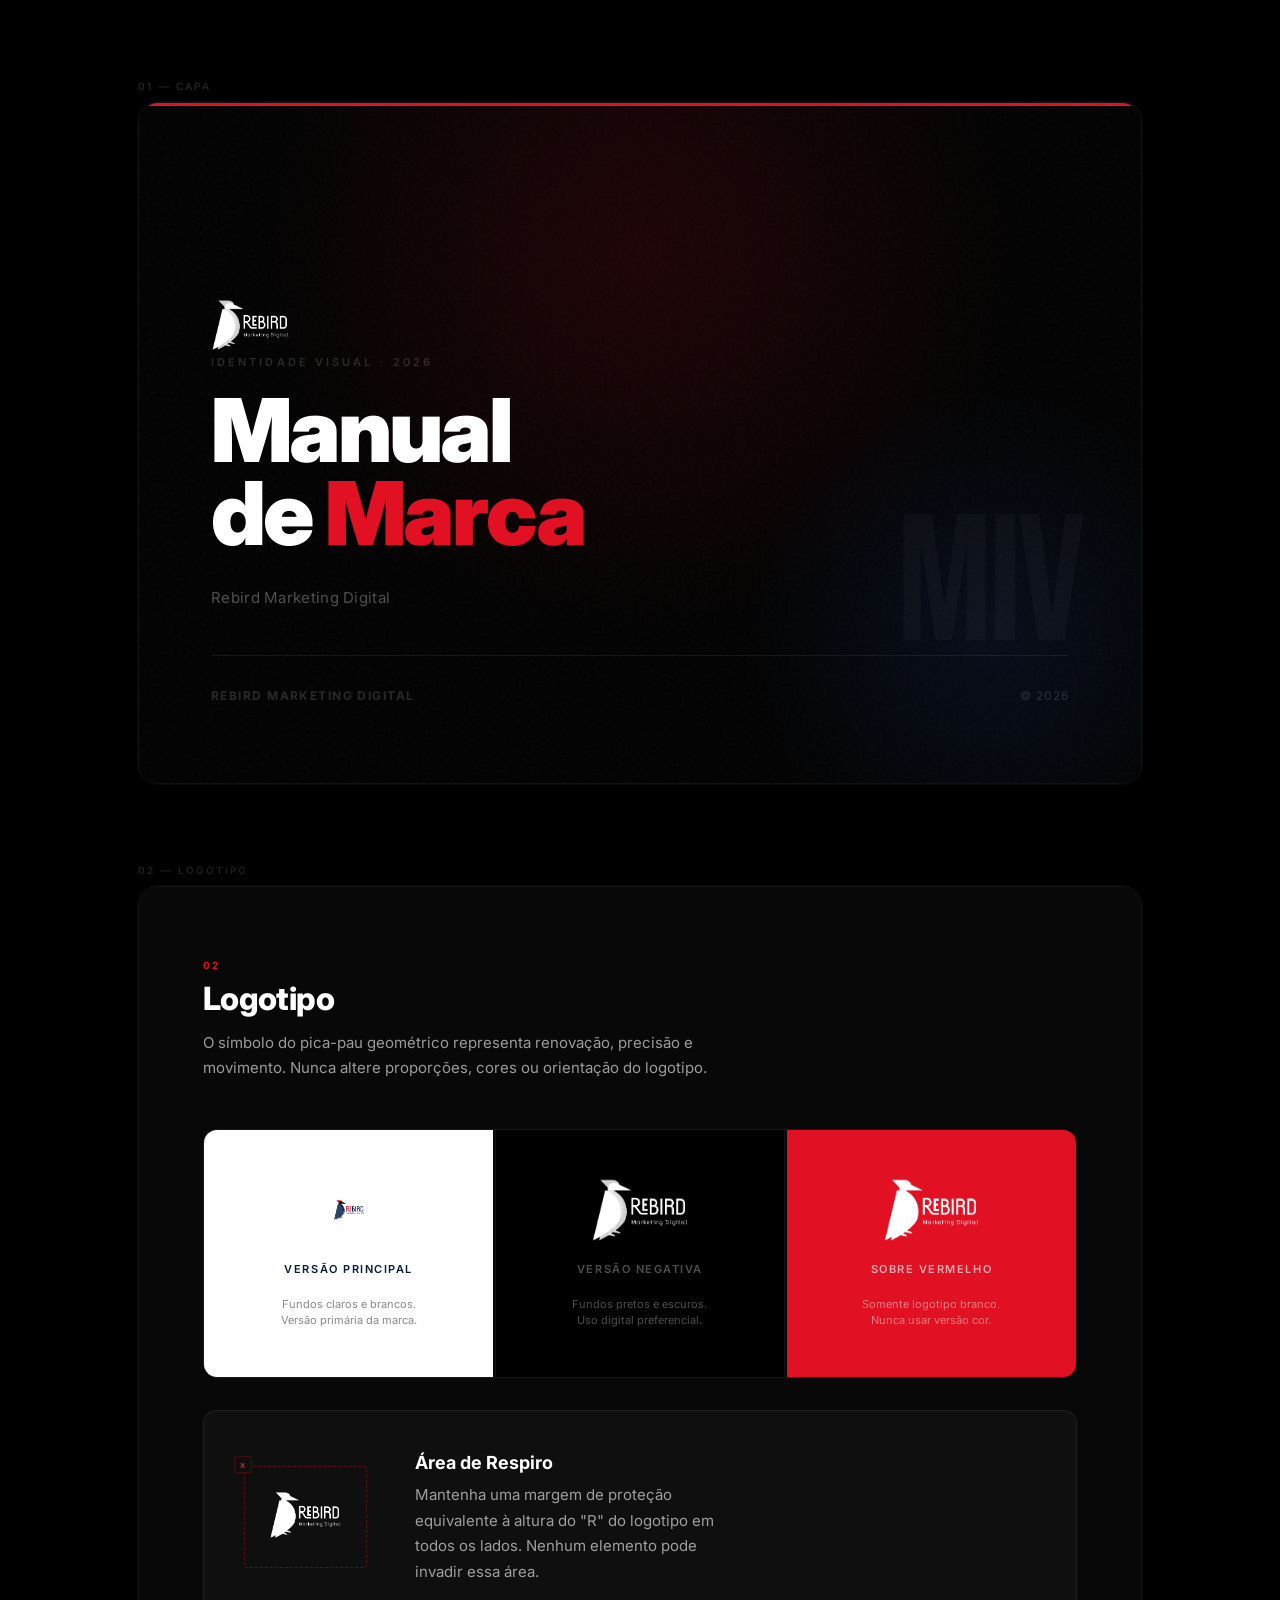
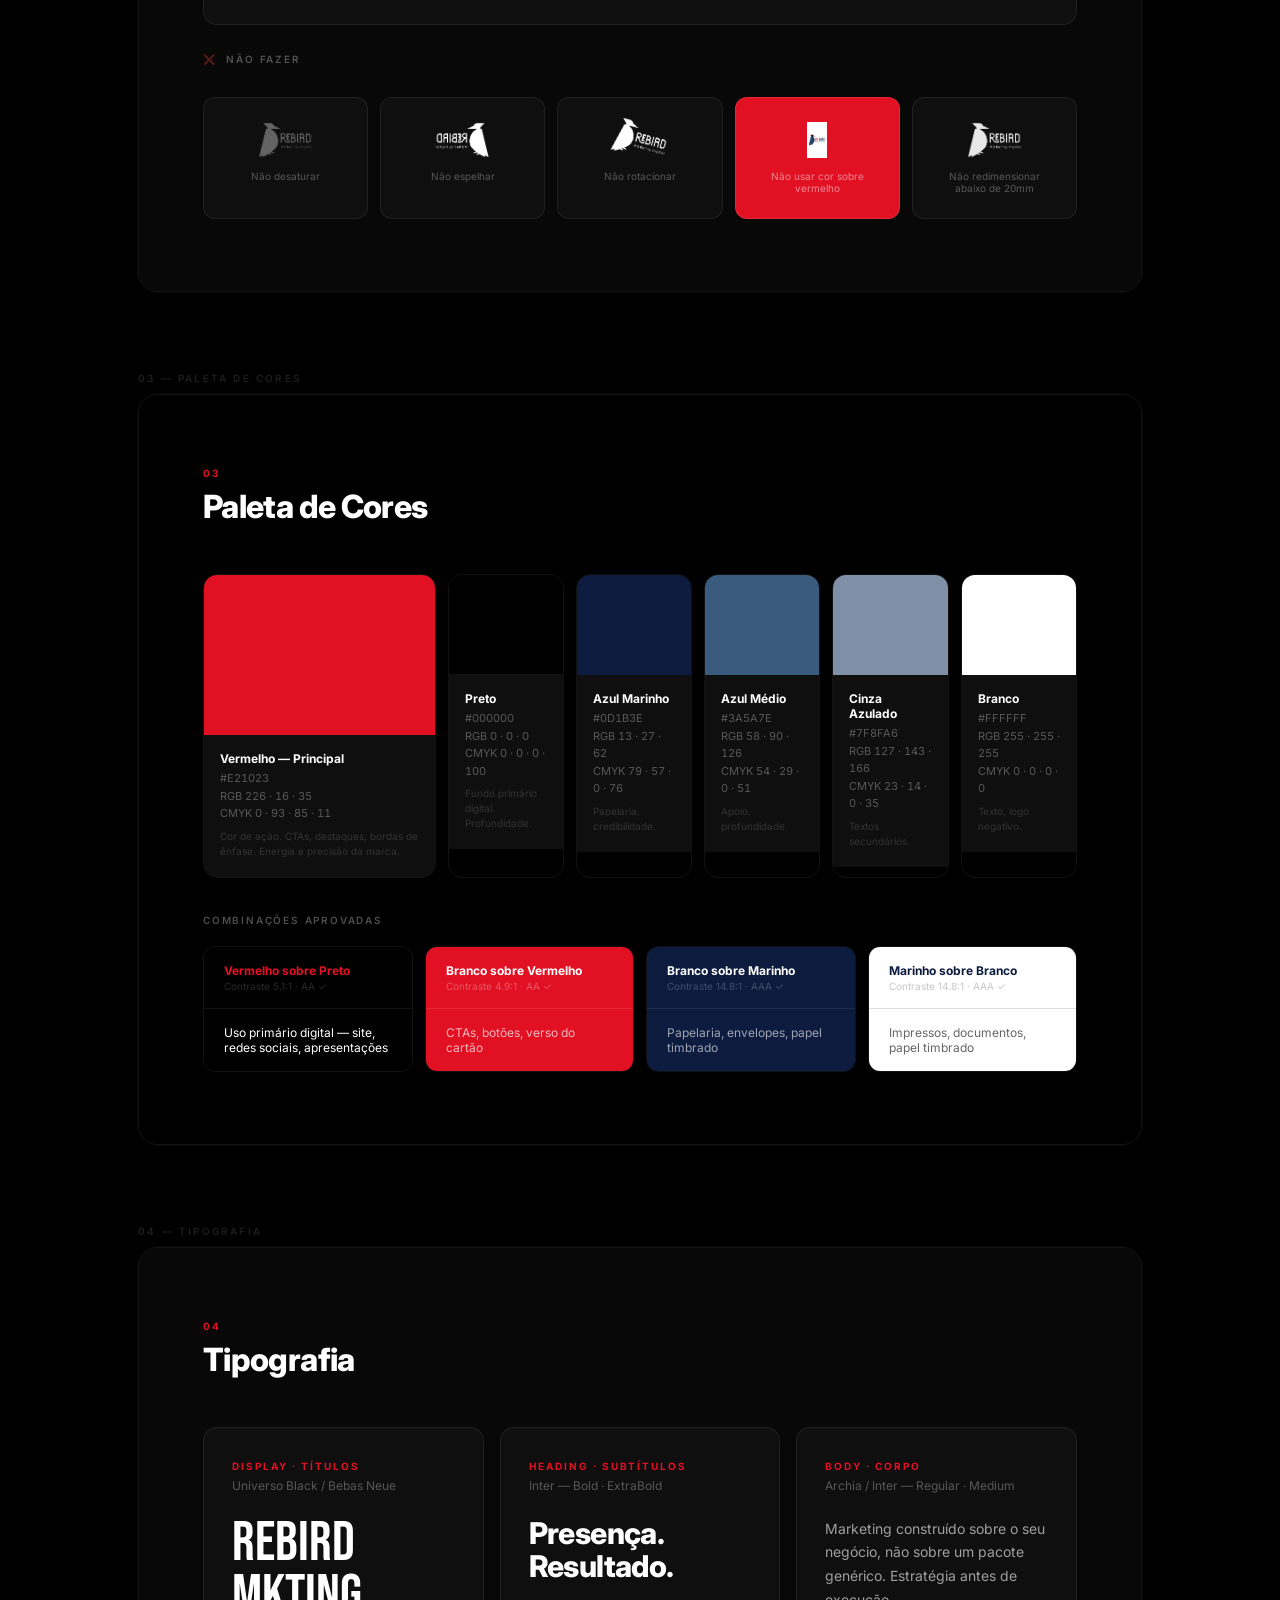
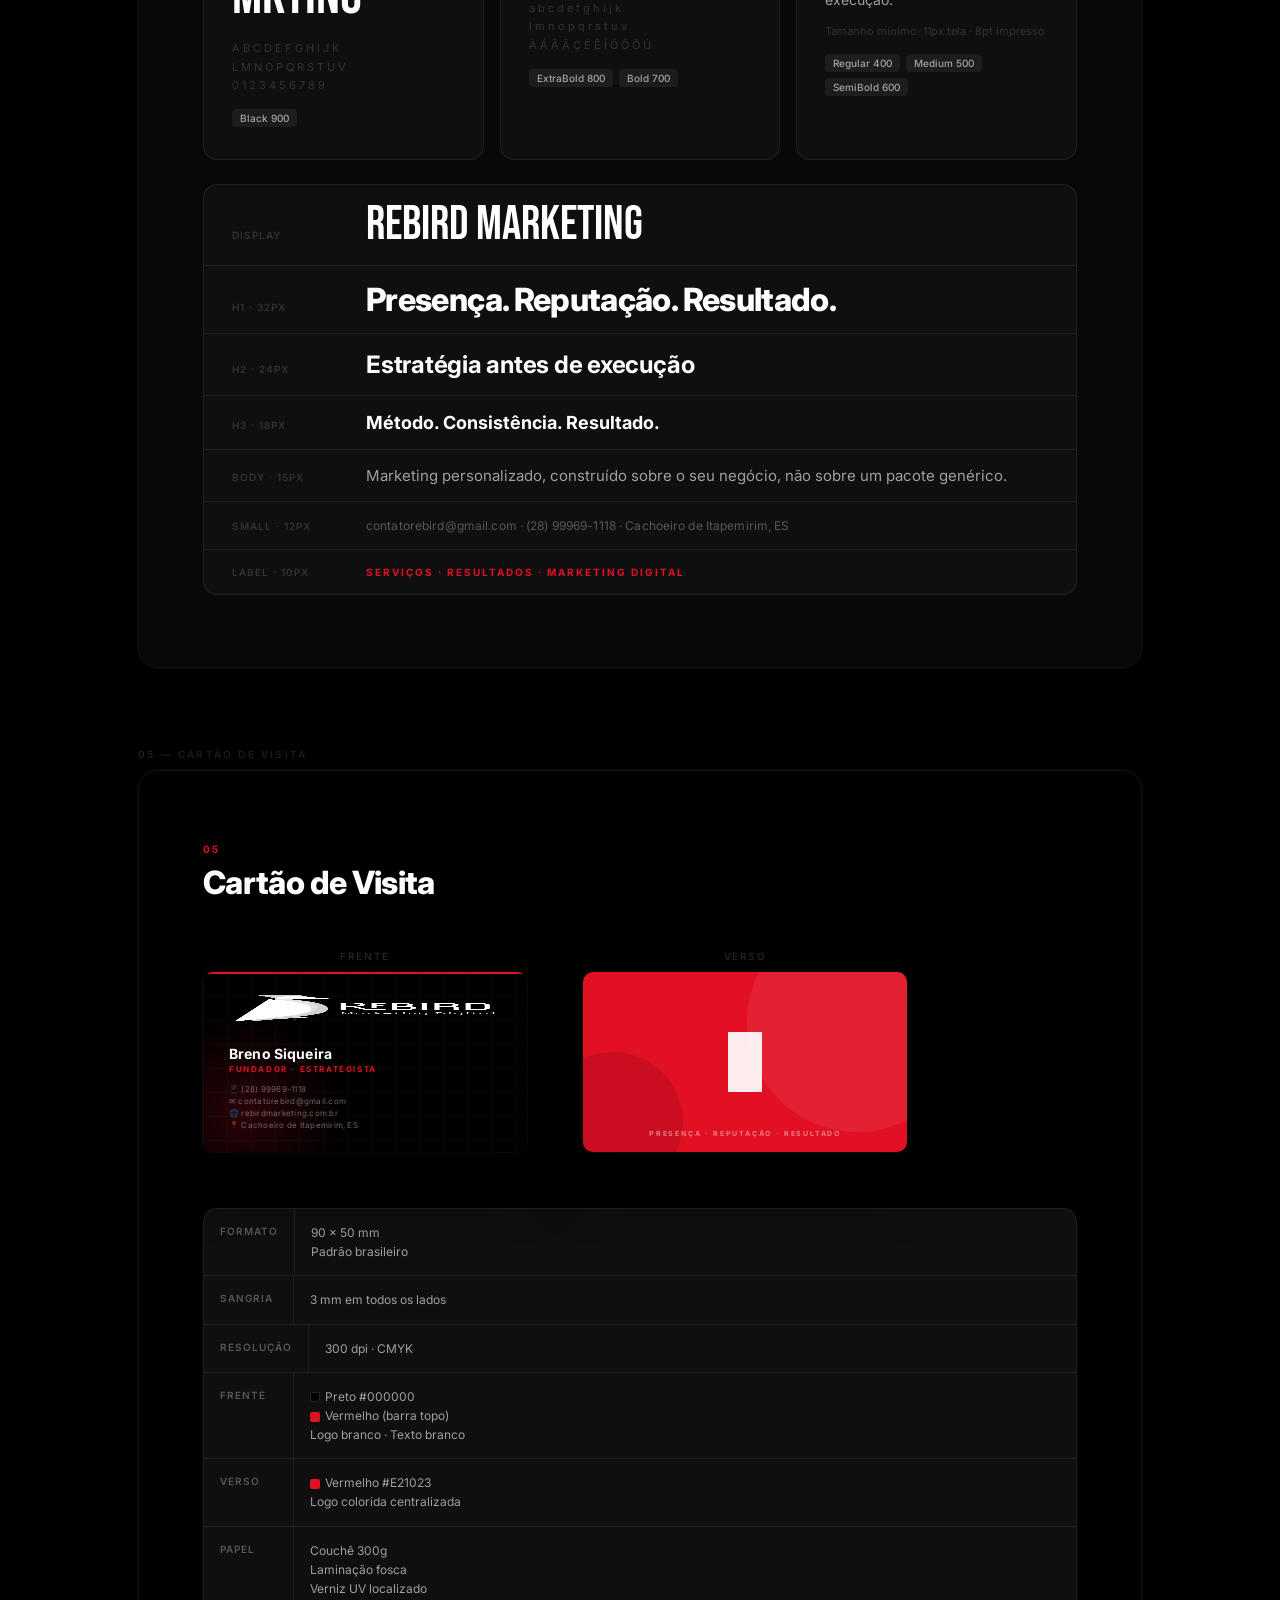
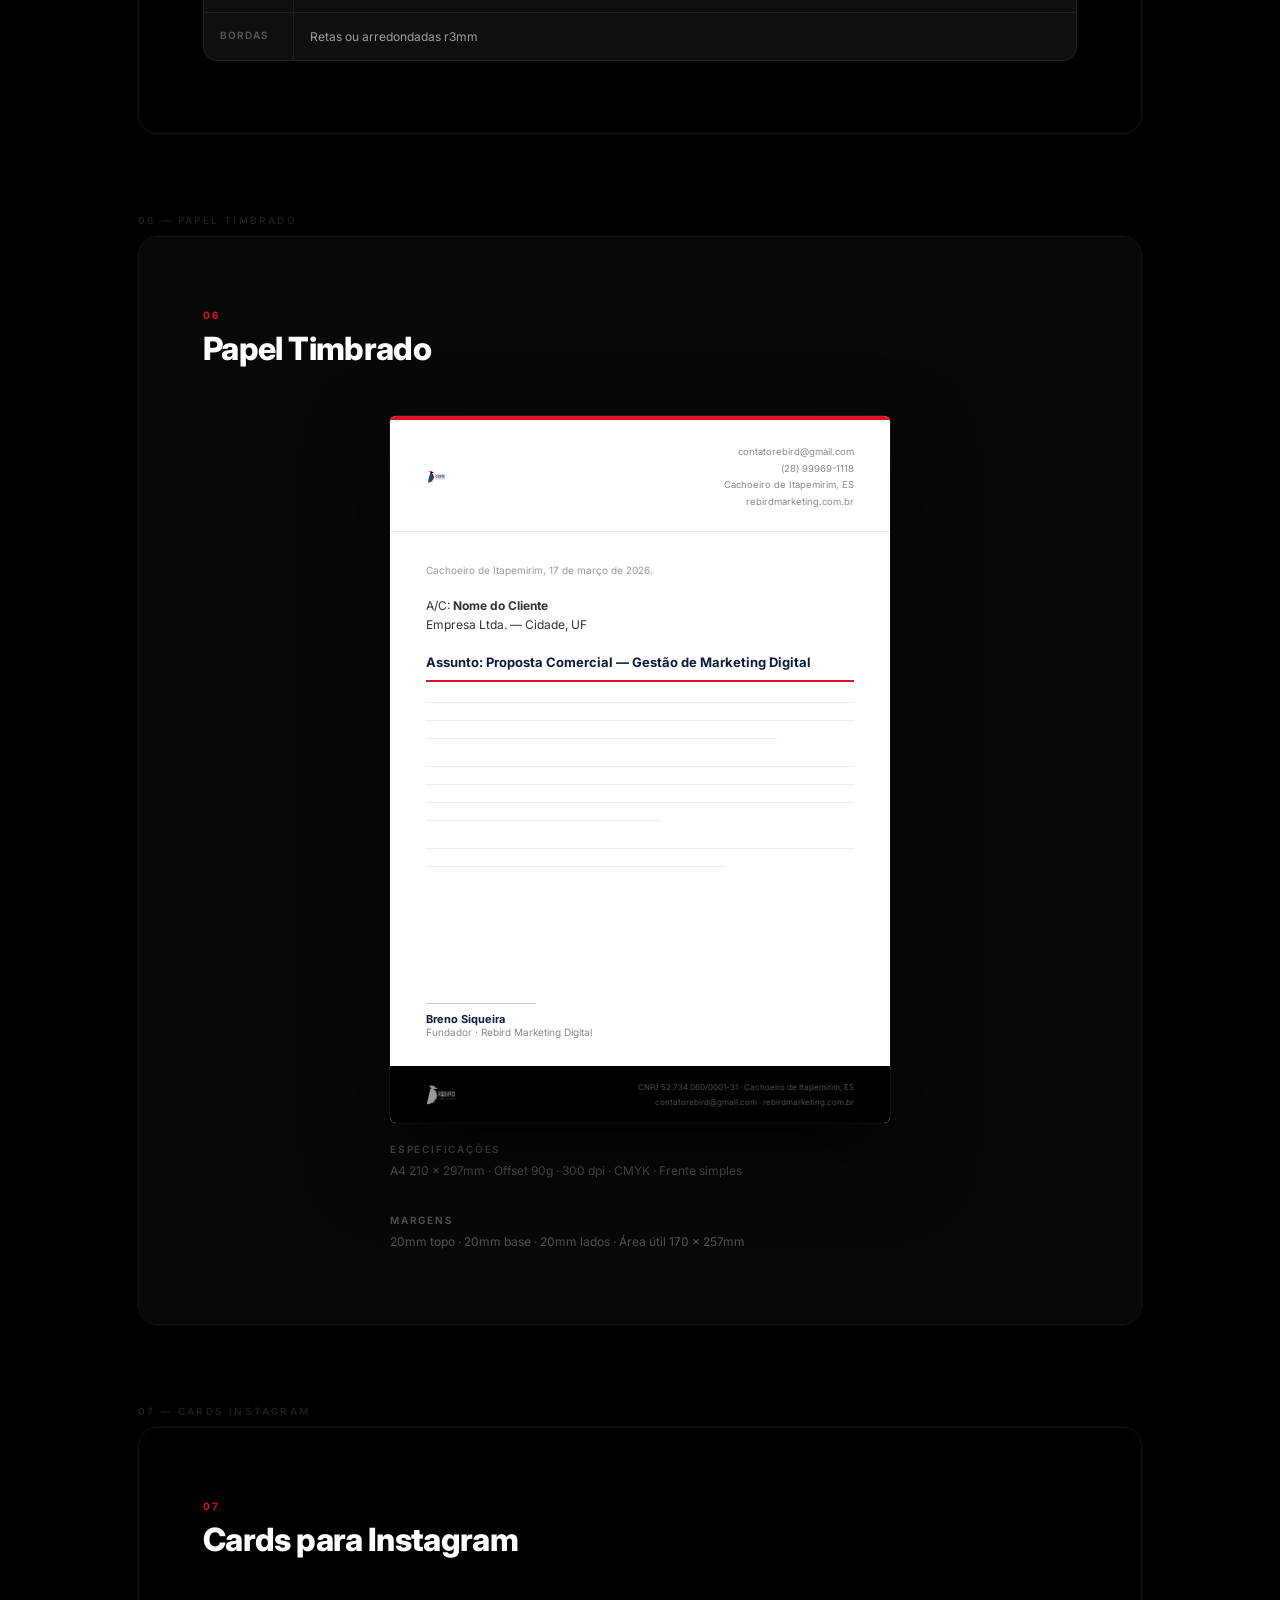
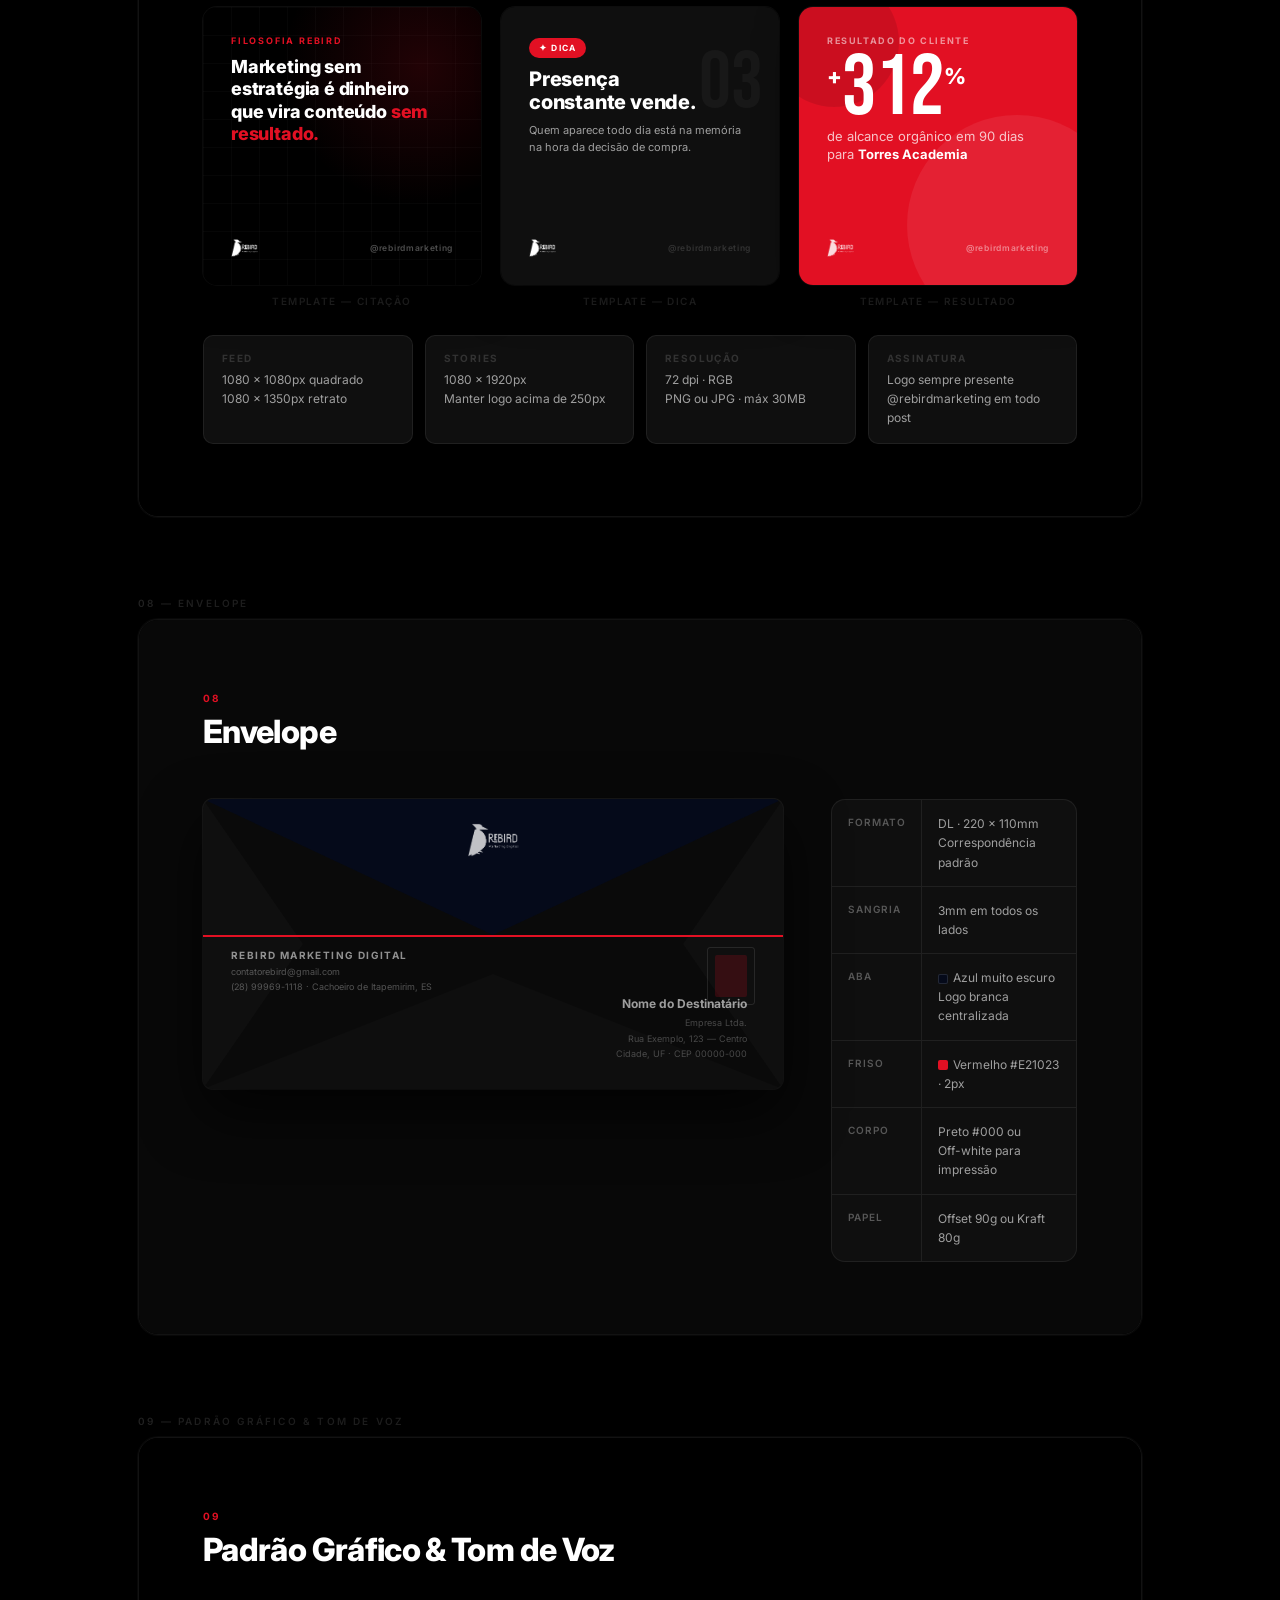
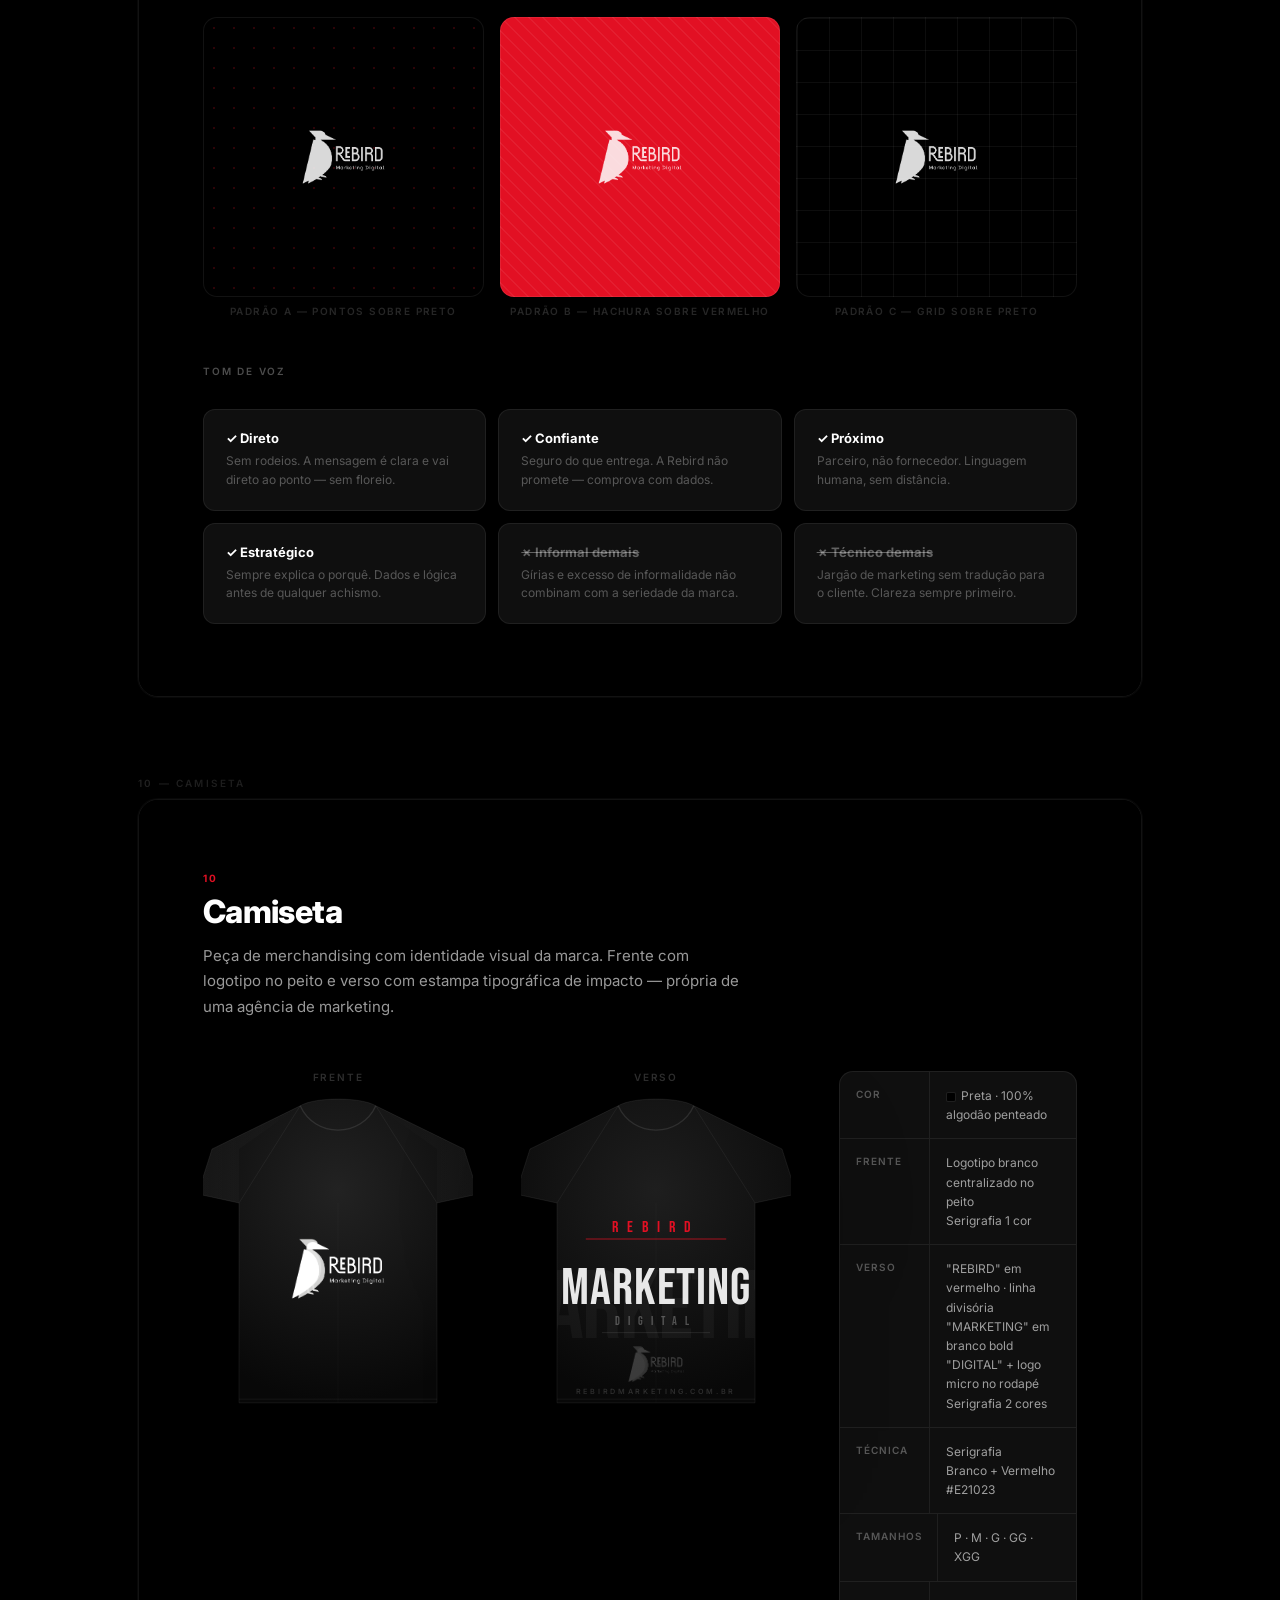
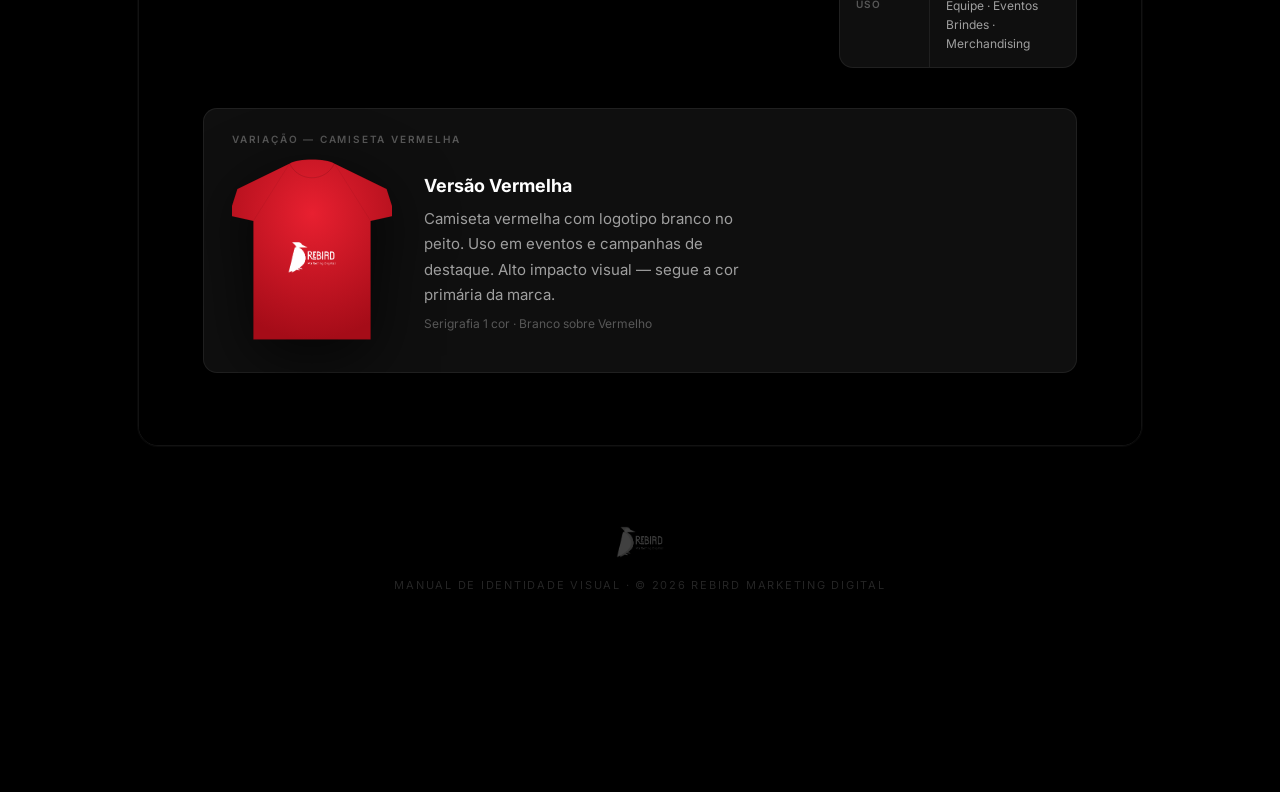
==== commit 63a8342c: "Atualiza número de contato para (28) 99969-1118 Co-Authored-By: Claude Fable 5 <noreply@anthropic.co" ====
--- a/brand-identity.html
+++ b/brand-identity.html
@@ -4,6 +4,7 @@
 <meta charset="UTF-8">
 <meta name="viewport" content="width=device-width, initial-scale=1.0">
 <title>Rebird — Manual de Identidade Visual</title>
+<meta name="robots" content="noindex, nofollow"><!-- material interno, fora do Google -->
 <link rel="preconnect" href="https://fonts.googleapis.com">
 <link rel="preconnect" href="https://fonts.gstatic.com" crossorigin>
 <link href="https://fonts.googleapis.com/css2?family=Inter:ital,wght@0,300;0,400;0,500;0,600;0,700;0,800;0,900;1,300;1,400&family=Bebas+Neue&display=swap" rel="stylesheet">
@@ -1139,7 +1140,7 @@
       </div>
       <div class="ts-row">
         <span class="ts-meta">Small · 12px</span>
-        <span class="ts-sm">contatorebird@gmail.com · (28) 99900-1353 · Cachoeiro de Itapemirim, ES</span>
+        <span class="ts-sm">contatorebird@gmail.com · (28) 99969-1118 · Cachoeiro de Itapemirim, ES</span>
       </div>
       <div class="ts-row">
         <span class="ts-meta">Label · 10px</span>
@@ -1171,7 +1172,7 @@
               <p class="bcf-name">Breno Siqueira</p>
               <p class="bcf-role">Fundador · Estrategista</p>
               <div class="bcf-info">
-                <span class="bcf-line">📱 (28) 99900-1353</span>
+                <span class="bcf-line">📱 (28) 99969-1118</span>
                 <span class="bcf-line">✉ contatorebird@gmail.com</span>
                 <span class="bcf-line">🌐 rebirdmarketing.com.br</span>
                 <span class="bcf-line">📍 Cachoeiro de Itapemirim, ES</span>
@@ -1250,7 +1251,7 @@
         <img src="logos/rebird-logo-color.png" class="paper-hlogo" alt="Rebird">
         <div class="paper-hinfo">
           <p class="paper-hline">contatorebird@gmail.com</p>
-          <p class="paper-hline">(28) 99900-1353</p>
+          <p class="paper-hline">(28) 99969-1118</p>
           <p class="paper-hline">Cachoeiro de Itapemirim, ES</p>
           <p class="paper-hline">rebirdmarketing.com.br</p>
         </div>
@@ -1413,7 +1414,7 @@
         <!-- Return -->
         <div class="env-ret">
           <p class="env-ret-brand">Rebird Marketing Digital</p>
-          <p class="env-ret-info">contatorebird@gmail.com<br>(28) 99900-1353 · Cachoeiro de Itapemirim, ES</p>
+          <p class="env-ret-info">contatorebird@gmail.com<br>(28) 99969-1118 · Cachoeiro de Itapemirim, ES</p>
         </div>
         <!-- Stamp -->
         <div class="env-stamp"><div class="env-stamp-fill"></div></div>
